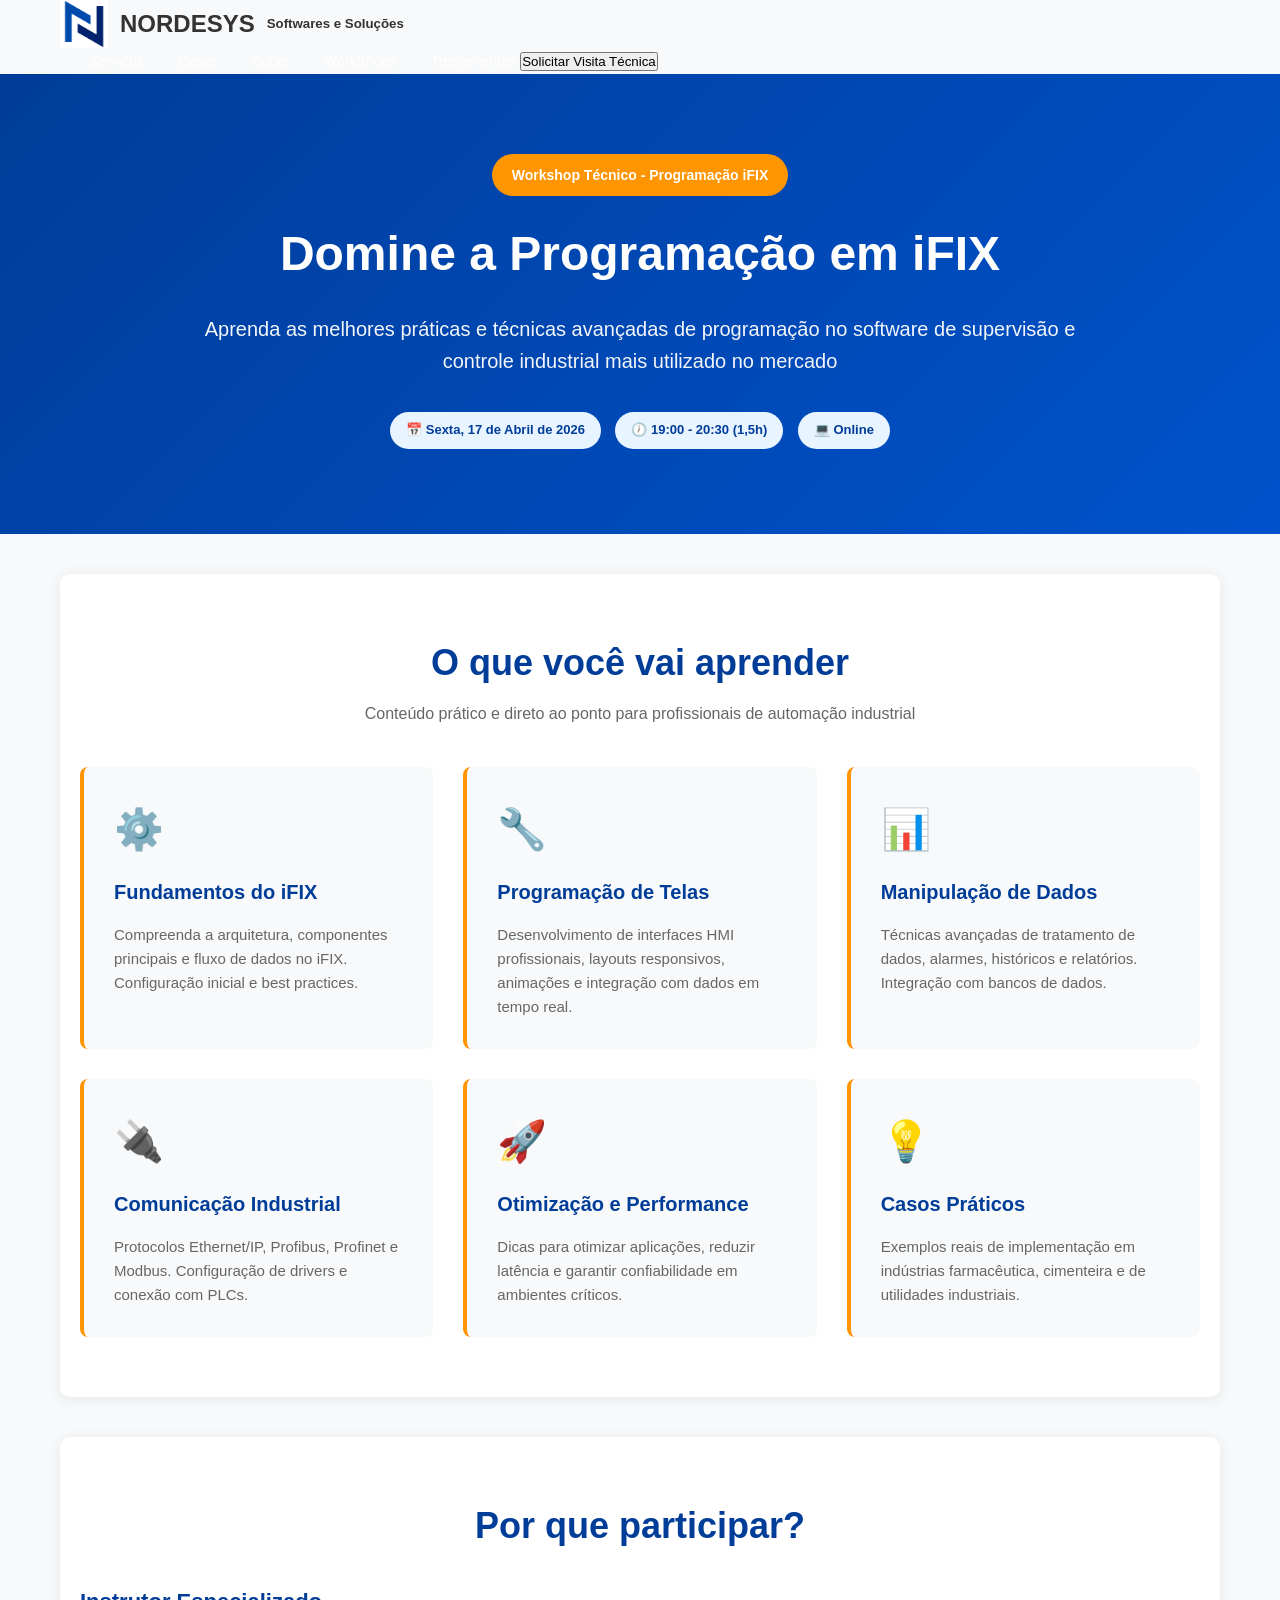
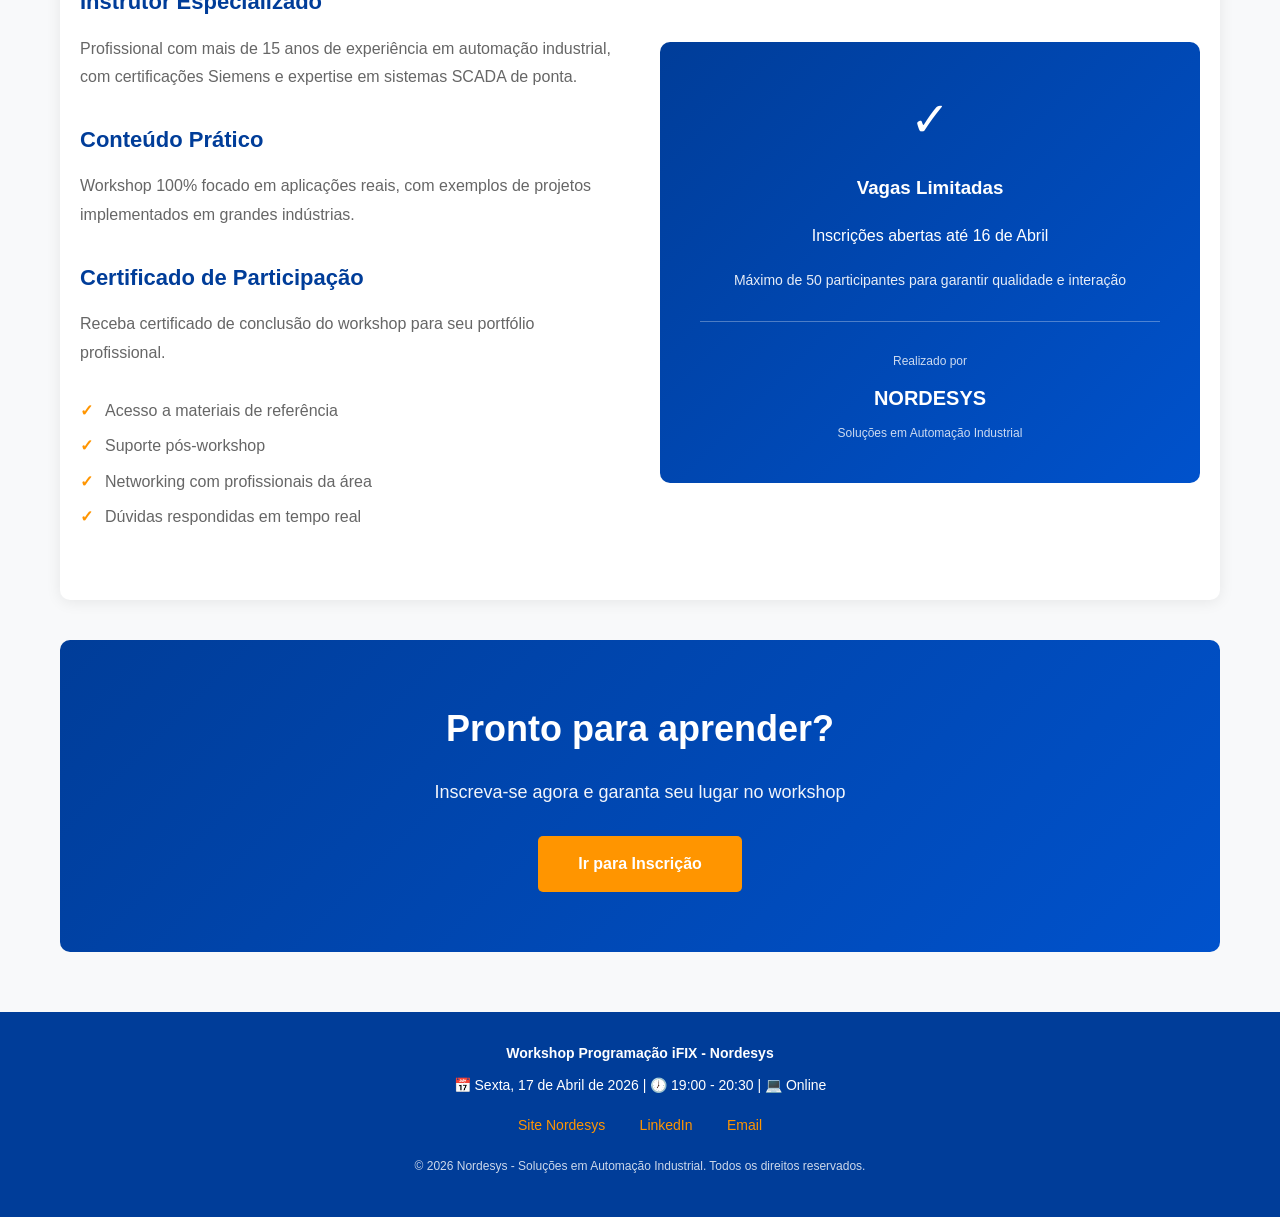
==== automacao.html @ d12a0401 "Update automacao.html" ====
<!DOCTYPE html>
<html lang="pt-BR">
<head>
    <meta charset="UTF-8">
    <meta name="viewport" content="width=device-width, initial-scale=1.0">
    <title>Workshop Programação iFIX - Nordesys</title>
    <style>
        * {
            margin: 0;
            padding: 0;
            box-sizing: border-box;
        }

        body {
            font-family: 'Segoe UI', Tahoma, Geneva, Verdana, sans-serif;
            line-height: 1.6;
            color: #333;
            background-color: #f8f9fa;
        }
        .logo-nordesys {
            color: #ff9500;
        }

        nav a {
            color: white;
            text-decoration: none;
            margin-left: 30px;
            font-size: 14px;
            transition: color 0.3s;
        }
.logo-section {
    display: flex;
    align-items: center;
    gap: 0.75rem;
}
.logo {
    height: 48px;
    width: auto;
}
        nav a:hover {
            color: #ff9500;
        }

        .hero {
            background: linear-gradient(135deg, #003d99 0%, #0052cc 100%);
            color: white;
            padding: 80px 20px;
            text-align: center;
        }

        .hero-content {
            max-width: 900px;
            margin: 0 auto;
        }

        .hero h1 {
            font-size: 48px;
            margin-bottom: 20px;
            font-weight: 700;
        }

        .hero-subtitle {
            font-size: 20px;
            margin-bottom: 30px;
            opacity: 0.95;
        }

        .hero-badge {
            display: inline-block;
            background-color: #ff9500;
            color: white;
            padding: 10px 20px;
            border-radius: 30px;
            font-weight: bold;
            margin-bottom: 20px;
            font-size: 14px;
        }

        .container {
            max-width: 1200px;
            margin: 0 auto;
            padding: 0 20px;
        }

        .details-section {
            background: white;
            padding: 60px 20px;
            margin: 40px 0;
            border-radius: 10px;
            box-shadow: 0 2px 15px rgba(0, 0, 0, 0.08);
        }

        .details-grid {
            display: grid;
            grid-template-columns: repeat(auto-fit, minmax(280px, 1fr));
            gap: 30px;
            margin-top: 40px;
        }

        .detail-card {
            padding: 30px;
            background: #f8f9fa;
            border-radius: 8px;
            border-left: 4px solid #ff9500;
            transition: transform 0.3s, box-shadow 0.3s;
        }

        .detail-card:hover {
            transform: translateY(-5px);
            box-shadow: 0 5px 20px rgba(0, 0, 0, 0.1);
        }

        .detail-card h3 {
            color: #003d99;
            margin-bottom: 15px;
            font-size: 20px;
        }

        .detail-card .icon {
            font-size: 40px;
            margin-bottom: 15px;
        }

        .detail-card p {
            color: #666;
            font-size: 15px;
        }

        .about-section {
            background: white;
            padding: 60px 20px;
            margin: 40px 0;
            border-radius: 10px;
            box-shadow: 0 2px 15px rgba(0, 0, 0, 0.08);
        }

        .about-section h2 {
            color: #003d99;
            font-size: 36px;
            margin-bottom: 30px;
            text-align: center;
        }

        .about-content {
            display: grid;
            grid-template-columns: 1fr 1fr;
            gap: 40px;
            align-items: center;
        }

        .about-text h3 {
            color: #003d99;
            margin-bottom: 15px;
            font-size: 22px;
        }

        .about-text p {
            color: #666;
            margin-bottom: 15px;
            line-height: 1.8;
        }

        .about-text ul {
            list-style: none;
            margin-top: 20px;
        }

        .about-text li {
            color: #666;
            margin-bottom: 10px;
            padding-left: 25px;
            position: relative;
        }

        .about-text li:before {
            content: "✓";
            position: absolute;
            left: 0;
            color: #ff9500;
            font-weight: bold;
        }

        .form-section {
            background: white;
            padding: 60px 20px;
            margin: 40px 0;
            border-radius: 10px;
            box-shadow: 0 2px 15px rgba(0, 0, 0, 0.08);
        }

        .form-section h2 {
            color: #003d99;
            font-size: 36px;
            margin-bottom: 30px;
            text-align: center;
        }

        .form-container {
            max-width: 700px;
            margin: 0 auto;
        }

        .form-placeholder {
            background: #f0f4ff;
            border: 2px dashed #003d99;
            border-radius: 8px;
            padding: 40px;
            text-align: center;
            color: #003d99;
        }

        .form-placeholder p {
            font-size: 16px;
            margin-bottom: 15px;
        }

        .form-placeholder code {
            background: white;
            padding: 10px 15px;
            border-radius: 5px;
            font-family: 'Courier New', monospace;
            font-size: 12px;
            display: inline-block;
            margin-top: 10px;
        }

        iframe {
            width: 100%;
            min-height: 600px;
            border: none;
            border-radius: 8px;
        }

        .cta-section {
            background: linear-gradient(135deg, #003d99 0%, #0052cc 100%);
            color: white;
            padding: 60px 20px;
            text-align: center;
            margin: 40px 0;
            border-radius: 10px;
        }

        .cta-section h2 {
            font-size: 36px;
            margin-bottom: 20px;
        }

        .cta-section p {
            font-size: 18px;
            margin-bottom: 30px;
            opacity: 0.95;
        }

        .cta-button {
            background-color: #ff9500;
            color: white;
            padding: 15px 40px;
            border: none;
            border-radius: 5px;
            font-size: 16px;
            font-weight: bold;
            cursor: pointer;
            transition: background-color 0.3s, transform 0.3s;
            text-decoration: none;
            display: inline-block;
        }

        .cta-button:hover {
            background-color: #e68900;
            transform: scale(1.05);
        }

        footer {
            background: #003d99;
            color: white;
            text-align: center;
            padding: 30px 20px;
            margin-top: 60px;
        }

        footer p {
            margin-bottom: 10px;
            font-size: 14px;
        }

        .footer-links {
            margin-top: 15px;
        }

        .footer-links a {
            color: #ff9500;
            text-decoration: none;
            margin: 0 15px;
            font-size: 14px;
        }

        .footer-links a:hover {
            text-decoration: underline;
        }

        @media (max-width: 768px) {
            nav {
                display: none;
            }

            .hero h1 {
                font-size: 32px;
            }

            .hero-subtitle {
                font-size: 16px;
            }

            .about-content {
                grid-template-columns: 1fr;
            }

            .details-grid {
                grid-template-columns: 1fr;
            }
        }

        .highlight {
            color: #ff9500;
            font-weight: bold;
        }

        .badge-info {
            display: inline-block;
            background: #e8f4ff;
            color: #003d99;
            padding: 8px 16px;
            border-radius: 20px;
            font-size: 13px;
            font-weight: 600;
            margin: 5px;
        }
    </style>
</head>
<body>
 <!-- Header/Navigation -->
    <header class="header">
        <link rel="icon" href="LOGO.png">
        <div class="container header-content">
            <div class="logo-section">
                <img src="LOGO.png" alt="Nordesys Logo" class="logo">
                <h2 class="Logo_tex">NORDESYS</h2>
                <h5 class="Logo_tex2">Softwares e Soluções</h5>
            </div>
            <nav class="nav">
                <a href="index.html#servicos" class="nav-link">Serviços</a>
                <a href="index.html#cases" class="nav-link">Cases</a>
                <a href="index.html#sobre" class="nav-link">Sobre</a>
                 <a href="automacao.html" class="nav-link">WorkShops</a>
                <a href="treinamento.html" class="nav-link">Treinamentos</a>
                <button class="btn btn-accent" onclick= "abrirWhatsApp()">Solicitar Visita Técnica</button>
            </nav>
        </div>
    </header>

    <section class="hero">
        <div class="hero-content">
            <div class="hero-badge">Workshop Técnico - Programação iFIX</div>
            <h1>Domine a Programação em iFIX</h1>
            <p class="hero-subtitle">Aprenda as melhores práticas e técnicas avançadas de programação no software de supervisão e controle industrial mais utilizado no mercado</p>
            <div style="margin-top: 30px;">
                <span class="badge-info">📅 Sexta, 17 de Abril de 2026</span>
                <span class="badge-info">🕖 19:00 - 20:30 (1,5h)</span>
                <span class="badge-info">💻 Online</span>
            </div>
        </div>
    </section>

    <div class="container">
        <section class="details-section" id="detalhes">
            <h2 style="color: #003d99; font-size: 36px; text-align: center; margin-bottom: 10px;">O que você vai aprender</h2>
            <p style="text-align: center; color: #666; margin-bottom: 40px; font-size: 16px;">Conteúdo prático e direto ao ponto para profissionais de automação industrial</p>
            
            <div class="details-grid">
                <div class="detail-card">
                    <div class="icon">⚙️</div>
                    <h3>Fundamentos do iFIX</h3>
                    <p>Compreenda a arquitetura, componentes principais e fluxo de dados no iFIX. Configuração inicial e best practices.</p>
                </div>

                <div class="detail-card">
                    <div class="icon">🔧</div>
                    <h3>Programação de Telas</h3>
                    <p>Desenvolvimento de interfaces HMI profissionais, layouts responsivos, animações e integração com dados em tempo real.</p>
                </div>

                <div class="detail-card">
                    <div class="icon">📊</div>
                    <h3>Manipulação de Dados</h3>
                    <p>Técnicas avançadas de tratamento de dados, alarmes, históricos e relatórios. Integração com bancos de dados.</p>
                </div>

                <div class="detail-card">
                    <div class="icon">🔌</div>
                    <h3>Comunicação Industrial</h3>
                    <p>Protocolos Ethernet/IP, Profibus, Profinet e Modbus. Configuração de drivers e conexão com PLCs.</p>
                </div>

                <div class="detail-card">
                    <div class="icon">🚀</div>
                    <h3>Otimização e Performance</h3>
                    <p>Dicas para otimizar aplicações, reduzir latência e garantir confiabilidade em ambientes críticos.</p>
                </div>

                <div class="detail-card">
                    <div class="icon">💡</div>
                    <h3>Casos Práticos</h3>
                    <p>Exemplos reais de implementação em indústrias farmacêutica, cimenteira e de utilidades industriais.</p>
                </div>
            </div>
        </section>

        <section class="about-section" id="sobre">
            <h2>Por que participar?</h2>
            <div class="about-content">
                <div class="about-text">
                    <h3>Instrutor Especializado</h3>
                    <p>Profissional com mais de 15 anos de experiência em automação industrial, com certificações Siemens e expertise em sistemas SCADA de ponta.</p>
                    
                    <h3 style="margin-top: 30px;">Conteúdo Prático</h3>
                    <p>Workshop 100% focado em aplicações reais, com exemplos de projetos implementados em grandes indústrias.</p>

                    <h3 style="margin-top: 30px;">Certificado de Participação</h3>
                    <p>Receba certificado de conclusão do workshop para seu portfólio profissional.</p>

                    <ul style="margin-top: 30px;">
                        <li>Acesso a materiais de referência</li>
                        <li>Suporte pós-workshop</li>
                        <li>Networking com profissionais da área</li>
                        <li>Dúvidas respondidas em tempo real</li>
                    </ul>
                </div>

                <div style="background: linear-gradient(135deg, #003d99 0%, #0052cc 100%); border-radius: 10px; padding: 40px; color: white; text-align: center;">
                    <div style="font-size: 48px; margin-bottom: 15px;">✓</div>
                    <h3 style="color: white; margin-bottom: 20px;">Vagas Limitadas</h3>
                    <p style="margin-bottom: 20px;">Inscrições abertas até 16 de Abril</p>
                    <p style="font-size: 14px; opacity: 0.9;">Máximo de 50 participantes para garantir qualidade e interação</p>
                    <div style="margin-top: 30px; padding-top: 30px; border-top: 1px solid rgba(255, 255, 255, 0.3);">
                        <p style="font-size: 12px; opacity: 0.8; margin-bottom: 10px;">Realizado por</p>
                        <p style="font-size: 20px; font-weight: bold;">NORDESYS</p>
                        <p style="font-size: 12px; opacity: 0.8; margin-top: 10px;">Soluções em Automação Industrial</p>
                    </div>
                </div>
            </div>
        </section>

       <section class="cta-section">
            <h2>Pronto para aprender?</h2>
            <p>Inscreva-se agora e garanta seu lugar no workshop</p>
            <a href="https://forms.gle/te7STDKW4qGPtStk7" class="cta-button">Ir para Inscrição</a>
        </section>
    </div>

    <footer id="contato">
        <p><strong>Workshop Programação iFIX - Nordesys</strong></p>
        <p>📅 Sexta, 17 de Abril de 2026 | 🕖 19:00 - 20:30 | 💻 Online</p>
        
        <div class="footer-links">
            <a href="https://nordesys.com.br" target="_blank">Site Nordesys</a>
            <a href="https://linkedin.com/company/nordesyss" target="_blank">LinkedIn</a>
            <a href="mailto:contato@nordesys.com.br">Email</a>
        </div>

        <p style="margin-top: 20px; font-size: 12px; opacity: 0.8;">© 2026 Nordesys - Soluções em Automação Industrial. Todos os direitos reservados.</p>
    </footer>
</body>
</html>
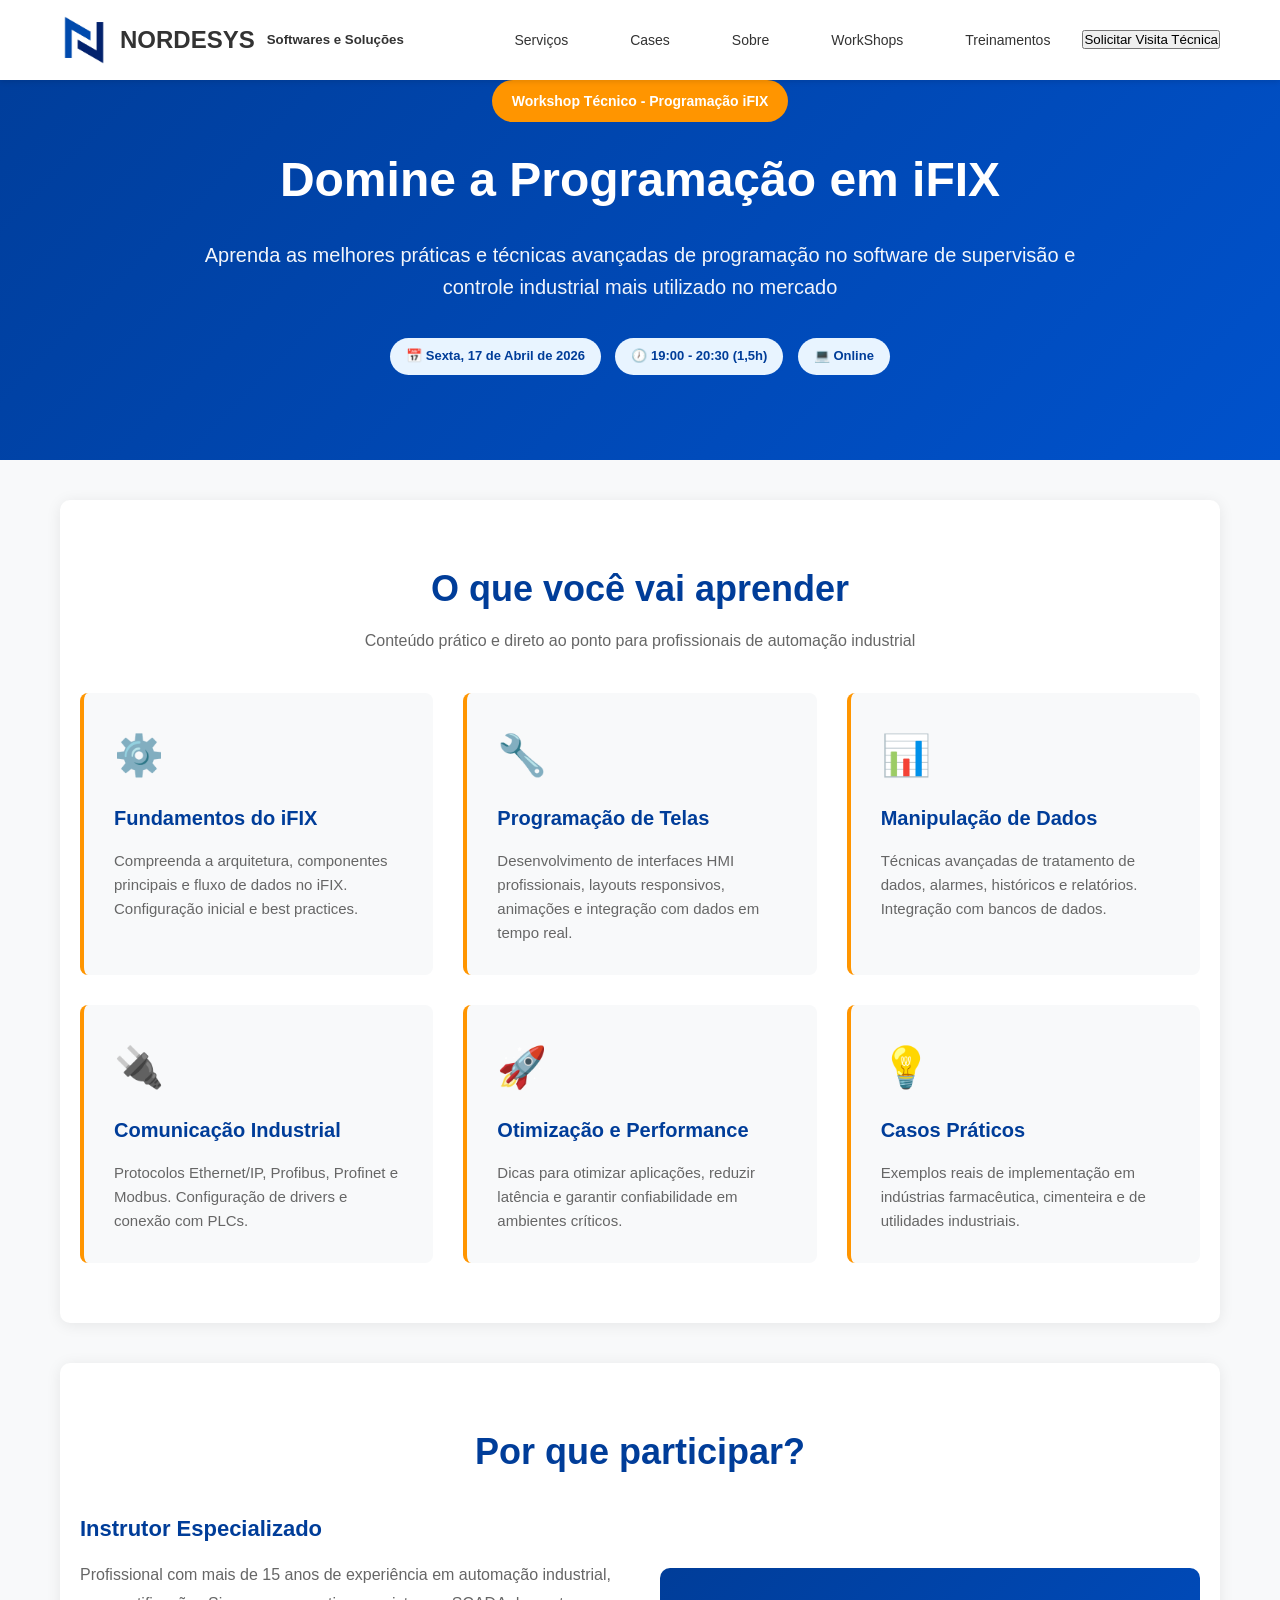
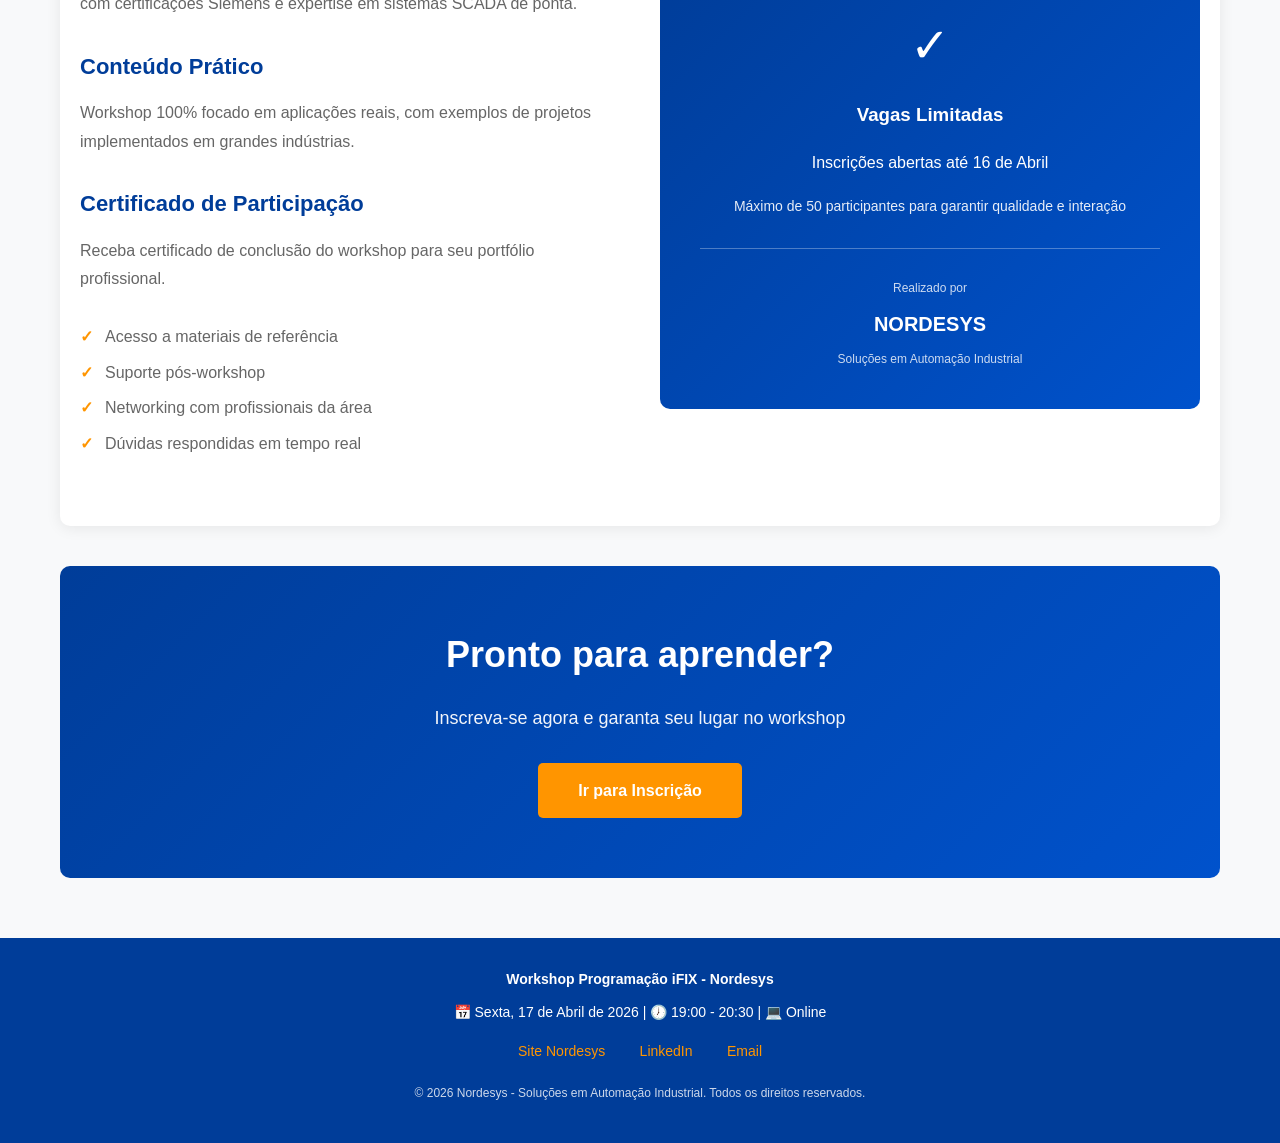
==== commit 8e499581: "Add sticky header styles to automacao.html" ====
--- a/automacao.html
+++ b/automacao.html
@@ -5,6 +5,60 @@
     <meta name="viewport" content="width=device-width, initial-scale=1.0">
     <title>Workshop Programação iFIX - Nordesys</title>
     <style>
+
+        /* Header */
+.header {
+    position: sticky;
+    top: 0;
+    border-bottom: 1px solid var(--border);
+    animation: fadeIn 0.6s ease-out;
+    background-color:  #FFFFFF; 
+    box-shadow: 0 2px 5px rgba(0,0,0,0.1);
+    position: fixed;
+    width: 100%;
+    z-index: 1000;
+}
+
+.header-content {
+    display: flex;
+    align-items: center;
+    justify-content: space-between;
+    height: 80px;
+
+}
+
+.logo-section {
+    display: flex;
+    align-items: center;
+    gap: 0.75rem;
+}
+.logo {
+    height: 48px;
+    width: auto;
+}
+
+.nav {
+    display: none;
+    align-items: center;
+    gap: 2rem;
+}
+
+@media (min-width: 768px) {
+    .nav {
+        display: flex;
+    }
+}
+
+.nav-link {
+    color: var(--secondary);
+    text-decoration: none;
+    transition: color 0.3s ease;
+    font-weight: 500;
+}
+
+.nav-link:hover {
+    color: var(--primary);
+} 
         * {
             margin: 0;
             padding: 0;
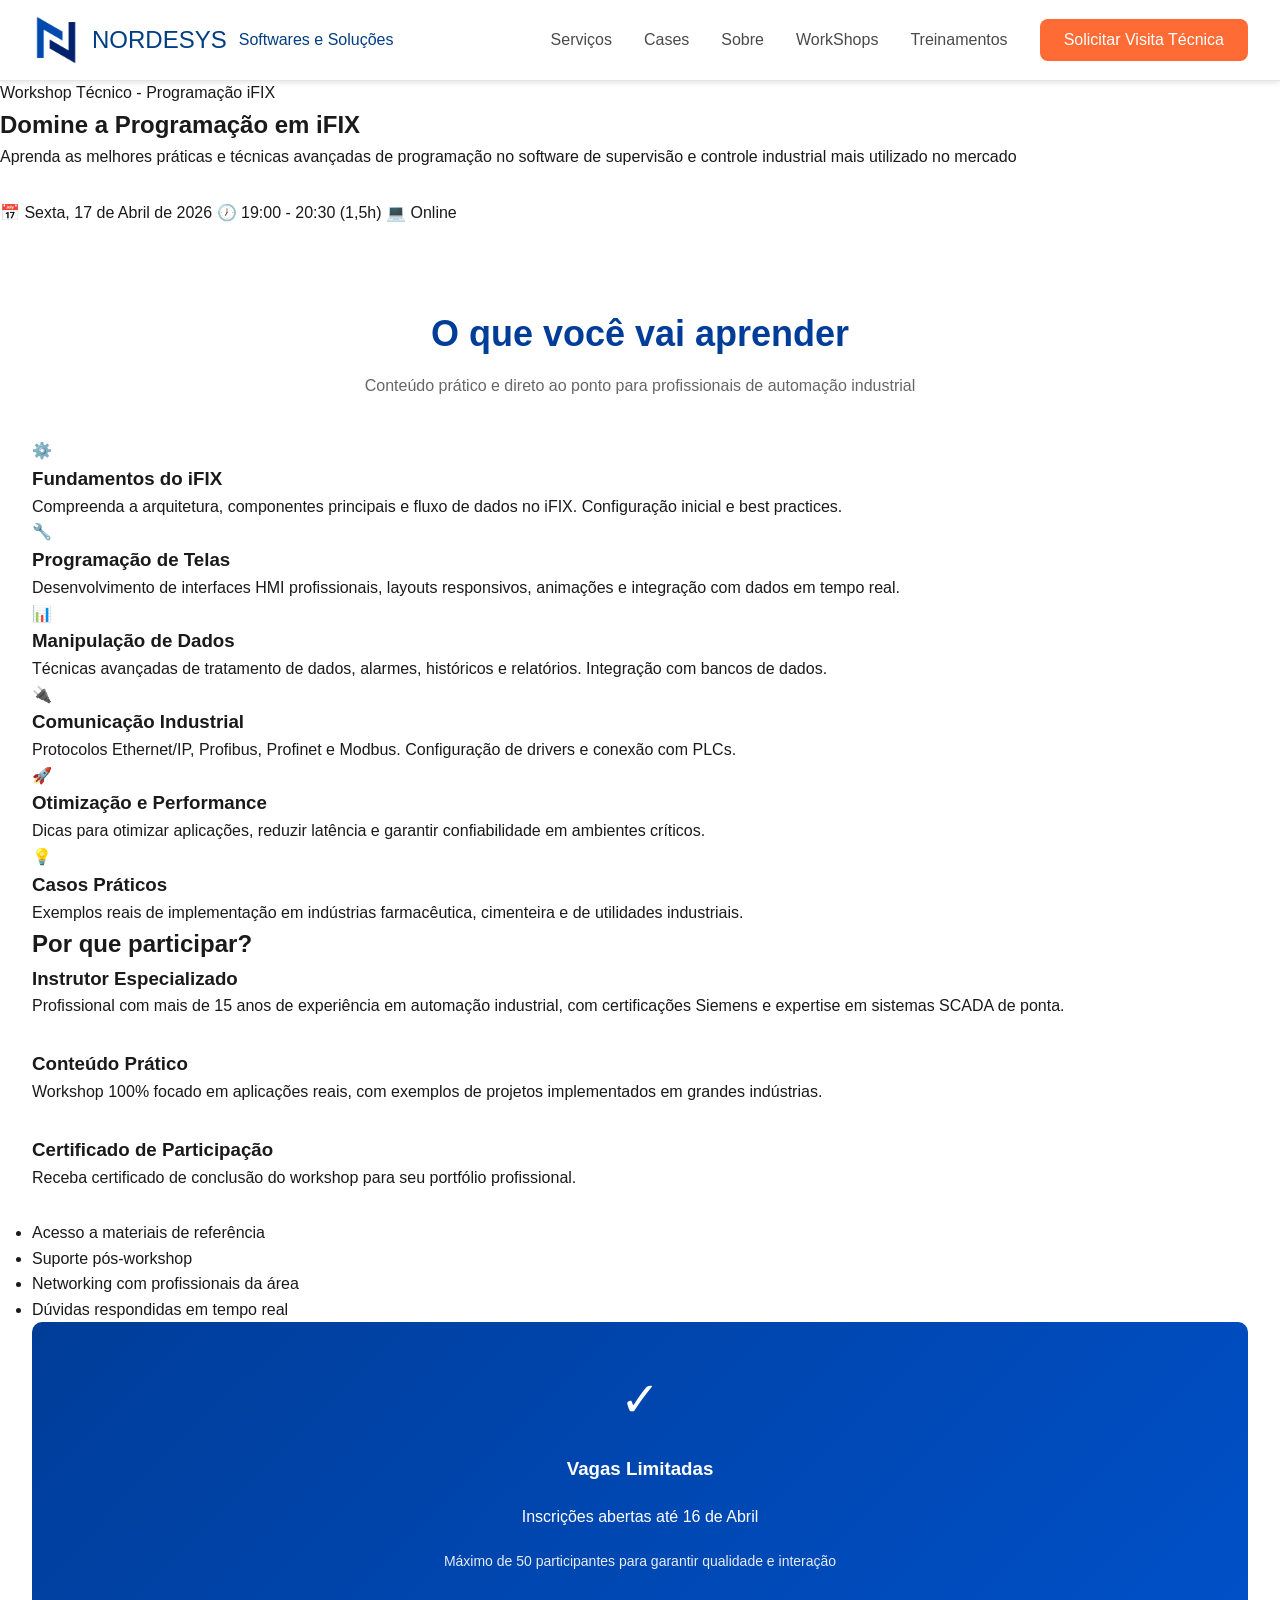
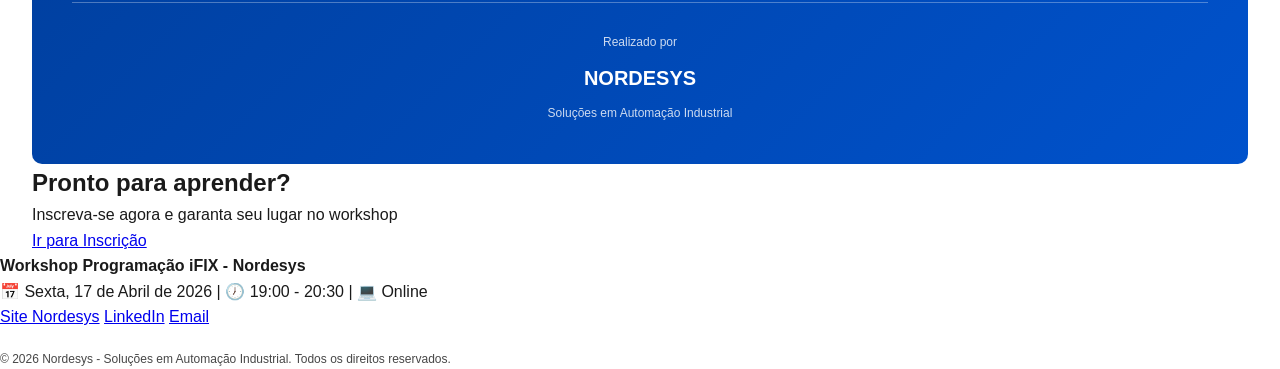
==== commit 2af73cd6: "Update automacao.html" ====
--- a/automacao.html
+++ b/automacao.html
@@ -4,392 +4,8 @@
     <meta charset="UTF-8">
     <meta name="viewport" content="width=device-width, initial-scale=1.0">
     <title>Workshop Programação iFIX - Nordesys</title>
-    <style>
-
-        /* Header */
-.header {
-    position: sticky;
-    top: 0;
-    border-bottom: 1px solid var(--border);
-    animation: fadeIn 0.6s ease-out;
-    background-color:  #FFFFFF; 
-    box-shadow: 0 2px 5px rgba(0,0,0,0.1);
-    position: fixed;
-    width: 100%;
-    z-index: 1000;
-}
-
-.header-content {
-    display: flex;
-    align-items: center;
-    justify-content: space-between;
-    height: 80px;
-
-}
-
-.logo-section {
-    display: flex;
-    align-items: center;
-    gap: 0.75rem;
-}
-.logo {
-    height: 48px;
-    width: auto;
-}
-
-.nav {
-    display: none;
-    align-items: center;
-    gap: 2rem;
-}
-
-@media (min-width: 768px) {
-    .nav {
-        display: flex;
-    }
-}
-
-.nav-link {
-    color: var(--secondary);
-    text-decoration: none;
-    transition: color 0.3s ease;
-    font-weight: 500;
-}
-
-.nav-link:hover {
-    color: var(--primary);
-} 
-        * {
-            margin: 0;
-            padding: 0;
-            box-sizing: border-box;
-        }
-
-        body {
-            font-family: 'Segoe UI', Tahoma, Geneva, Verdana, sans-serif;
-            line-height: 1.6;
-            color: #333;
-            background-color: #f8f9fa;
-        }
-        .logo-nordesys {
-            color: #ff9500;
-        }
-
-        nav a {
-            color: white;
-            text-decoration: none;
-            margin-left: 30px;
-            font-size: 14px;
-            transition: color 0.3s;
-        }
-.logo-section {
-    display: flex;
-    align-items: center;
-    gap: 0.75rem;
-}
-.logo {
-    height: 48px;
-    width: auto;
-}
-        nav a:hover {
-            color: #ff9500;
-        }
-
-        .hero {
-            background: linear-gradient(135deg, #003d99 0%, #0052cc 100%);
-            color: white;
-            padding: 80px 20px;
-            text-align: center;
-        }
-
-        .hero-content {
-            max-width: 900px;
-            margin: 0 auto;
-        }
-
-        .hero h1 {
-            font-size: 48px;
-            margin-bottom: 20px;
-            font-weight: 700;
-        }
-
-        .hero-subtitle {
-            font-size: 20px;
-            margin-bottom: 30px;
-            opacity: 0.95;
-        }
-
-        .hero-badge {
-            display: inline-block;
-            background-color: #ff9500;
-            color: white;
-            padding: 10px 20px;
-            border-radius: 30px;
-            font-weight: bold;
-            margin-bottom: 20px;
-            font-size: 14px;
-        }
-
-        .container {
-            max-width: 1200px;
-            margin: 0 auto;
-            padding: 0 20px;
-        }
-
-        .details-section {
-            background: white;
-            padding: 60px 20px;
-            margin: 40px 0;
-            border-radius: 10px;
-            box-shadow: 0 2px 15px rgba(0, 0, 0, 0.08);
-        }
-
-        .details-grid {
-            display: grid;
-            grid-template-columns: repeat(auto-fit, minmax(280px, 1fr));
-            gap: 30px;
-            margin-top: 40px;
-        }
-
-        .detail-card {
-            padding: 30px;
-            background: #f8f9fa;
-            border-radius: 8px;
-            border-left: 4px solid #ff9500;
-            transition: transform 0.3s, box-shadow 0.3s;
-        }
-
-        .detail-card:hover {
-            transform: translateY(-5px);
-            box-shadow: 0 5px 20px rgba(0, 0, 0, 0.1);
-        }
-
-        .detail-card h3 {
-            color: #003d99;
-            margin-bottom: 15px;
-            font-size: 20px;
-        }
-
-        .detail-card .icon {
-            font-size: 40px;
-            margin-bottom: 15px;
-        }
-
-        .detail-card p {
-            color: #666;
-            font-size: 15px;
-        }
-
-        .about-section {
-            background: white;
-            padding: 60px 20px;
-            margin: 40px 0;
-            border-radius: 10px;
-            box-shadow: 0 2px 15px rgba(0, 0, 0, 0.08);
-        }
-
-        .about-section h2 {
-            color: #003d99;
-            font-size: 36px;
-            margin-bottom: 30px;
-            text-align: center;
-        }
-
-        .about-content {
-            display: grid;
-            grid-template-columns: 1fr 1fr;
-            gap: 40px;
-            align-items: center;
-        }
-
-        .about-text h3 {
-            color: #003d99;
-            margin-bottom: 15px;
-            font-size: 22px;
-        }
-
-        .about-text p {
-            color: #666;
-            margin-bottom: 15px;
-            line-height: 1.8;
-        }
-
-        .about-text ul {
-            list-style: none;
-            margin-top: 20px;
-        }
-
-        .about-text li {
-            color: #666;
-            margin-bottom: 10px;
-            padding-left: 25px;
-            position: relative;
-        }
-
-        .about-text li:before {
-            content: "✓";
-            position: absolute;
-            left: 0;
-            color: #ff9500;
-            font-weight: bold;
-        }
-
-        .form-section {
-            background: white;
-            padding: 60px 20px;
-            margin: 40px 0;
-            border-radius: 10px;
-            box-shadow: 0 2px 15px rgba(0, 0, 0, 0.08);
-        }
-
-        .form-section h2 {
-            color: #003d99;
-            font-size: 36px;
-            margin-bottom: 30px;
-            text-align: center;
-        }
-
-        .form-container {
-            max-width: 700px;
-            margin: 0 auto;
-        }
-
-        .form-placeholder {
-            background: #f0f4ff;
-            border: 2px dashed #003d99;
-            border-radius: 8px;
-            padding: 40px;
-            text-align: center;
-            color: #003d99;
-        }
-
-        .form-placeholder p {
-            font-size: 16px;
-            margin-bottom: 15px;
-        }
-
-        .form-placeholder code {
-            background: white;
-            padding: 10px 15px;
-            border-radius: 5px;
-            font-family: 'Courier New', monospace;
-            font-size: 12px;
-            display: inline-block;
-            margin-top: 10px;
-        }
-
-        iframe {
-            width: 100%;
-            min-height: 600px;
-            border: none;
-            border-radius: 8px;
-        }
-
-        .cta-section {
-            background: linear-gradient(135deg, #003d99 0%, #0052cc 100%);
-            color: white;
-            padding: 60px 20px;
-            text-align: center;
-            margin: 40px 0;
-            border-radius: 10px;
-        }
-
-        .cta-section h2 {
-            font-size: 36px;
-            margin-bottom: 20px;
-        }
-
-        .cta-section p {
-            font-size: 18px;
-            margin-bottom: 30px;
-            opacity: 0.95;
-        }
-
-        .cta-button {
-            background-color: #ff9500;
-            color: white;
-            padding: 15px 40px;
-            border: none;
-            border-radius: 5px;
-            font-size: 16px;
-            font-weight: bold;
-            cursor: pointer;
-            transition: background-color 0.3s, transform 0.3s;
-            text-decoration: none;
-            display: inline-block;
-        }
-
-        .cta-button:hover {
-            background-color: #e68900;
-            transform: scale(1.05);
-        }
-
-        footer {
-            background: #003d99;
-            color: white;
-            text-align: center;
-            padding: 30px 20px;
-            margin-top: 60px;
-        }
-
-        footer p {
-            margin-bottom: 10px;
-            font-size: 14px;
-        }
-
-        .footer-links {
-            margin-top: 15px;
-        }
-
-        .footer-links a {
-            color: #ff9500;
-            text-decoration: none;
-            margin: 0 15px;
-            font-size: 14px;
-        }
-
-        .footer-links a:hover {
-            text-decoration: underline;
-        }
-
-        @media (max-width: 768px) {
-            nav {
-                display: none;
-            }
-
-            .hero h1 {
-                font-size: 32px;
-            }
-
-            .hero-subtitle {
-                font-size: 16px;
-            }
-
-            .about-content {
-                grid-template-columns: 1fr;
-            }
-
-            .details-grid {
-                grid-template-columns: 1fr;
-            }
-        }
-
-        .highlight {
-            color: #ff9500;
-            font-weight: bold;
-        }
-
-        .badge-info {
-            display: inline-block;
-            background: #e8f4ff;
-            color: #003d99;
-            padding: 8px 16px;
-            border-radius: 20px;
-            font-size: 13px;
-            font-weight: 600;
-            margin: 5px;
-        }
-    </style>
+    <link rel="stylesheet" href="fonts.css">
+    <link rel="stylesheet" href="styles.css">
 </head>
 <body>
  <!-- Header/Navigation -->
--- a/fonts.css
+++ b/fonts.css
@@ -0,0 +1,387 @@
+/* cyrillic-ext */
+@font-face {
+  font-family: 'Inter';
+  font-style: normal;
+  font-weight: 400;
+  font-display: swap;
+  src: url(fonts/UcC73FwrK3iLTeHuS_nVMrMxCp50SjIa2JL7SUc.woff2) format('woff2');
+  unicode-range: U+0460-052F, U+1C80-1C8A, U+20B4, U+2DE0-2DFF, U+A640-A69F, U+FE2E-FE2F;
+}
+/* cyrillic */
+@font-face {
+  font-family: 'Inter';
+  font-style: normal;
+  font-weight: 400;
+  font-display: swap;
+  src: url(fonts/UcC73FwrK3iLTeHuS_nVMrMxCp50SjIa0ZL7SUc.woff2) format('woff2');
+  unicode-range: U+0301, U+0400-045F, U+0490-0491, U+04B0-04B1, U+2116;
+}
+/* greek-ext */
+@font-face {
+  font-family: 'Inter';
+  font-style: normal;
+  font-weight: 400;
+  font-display: swap;
+  src: url(fonts/UcC73FwrK3iLTeHuS_nVMrMxCp50SjIa2ZL7SUc.woff2) format('woff2');
+  unicode-range: U+1F00-1FFF;
+}
+/* greek */
+@font-face {
+  font-family: 'Inter';
+  font-style: normal;
+  font-weight: 400;
+  font-display: swap;
+  src: url(fonts/UcC73FwrK3iLTeHuS_nVMrMxCp50SjIa1pL7SUc.woff2) format('woff2');
+  unicode-range: U+0370-0377, U+037A-037F, U+0384-038A, U+038C, U+038E-03A1, U+03A3-03FF;
+}
+/* vietnamese */
+@font-face {
+  font-family: 'Inter';
+  font-style: normal;
+  font-weight: 400;
+  font-display: swap;
+  src: url(fonts/UcC73FwrK3iLTeHuS_nVMrMxCp50SjIa2pL7SUc.woff2) format('woff2');
+  unicode-range: U+0102-0103, U+0110-0111, U+0128-0129, U+0168-0169, U+01A0-01A1, U+01AF-01B0, U+0300-0301, U+0303-0304, U+0308-0309, U+0323, U+0329, U+1EA0-1EF9, U+20AB;
+}
+/* latin-ext */
+@font-face {
+  font-family: 'Inter';
+  font-style: normal;
+  font-weight: 400;
+  font-display: swap;
+  src: url(fonts/UcC73FwrK3iLTeHuS_nVMrMxCp50SjIa25L7SUc.woff2) format('woff2');
+  unicode-range: U+0100-02BA, U+02BD-02C5, U+02C7-02CC, U+02CE-02D7, U+02DD-02FF, U+0304, U+0308, U+0329, U+1D00-1DBF, U+1E00-1E9F, U+1EF2-1EFF, U+2020, U+20A0-20AB, U+20AD-20C0, U+2113, U+2C60-2C7F, U+A720-A7FF;
+}
+/* latin */
+@font-face {
+  font-family: 'Inter';
+  font-style: normal;
+  font-weight: 400;
+  font-display: swap;
+  src: url(fonts/UcC73FwrK3iLTeHuS_nVMrMxCp50SjIa1ZL7.woff2) format('woff2');
+  unicode-range: U+0000-00FF, U+0131, U+0152-0153, U+02BB-02BC, U+02C6, U+02DA, U+02DC, U+0304, U+0308, U+0329, U+2000-206F, U+20AC, U+2122, U+2191, U+2193, U+2212, U+2215, U+FEFF, U+FFFD;
+}
+/* cyrillic-ext */
+@font-face {
+  font-family: 'Inter';
+  font-style: normal;
+  font-weight: 500;
+  font-display: swap;
+  src: url(fonts/UcC73FwrK3iLTeHuS_nVMrMxCp50SjIa2JL7SUc.woff2) format('woff2');
+  unicode-range: U+0460-052F, U+1C80-1C8A, U+20B4, U+2DE0-2DFF, U+A640-A69F, U+FE2E-FE2F;
+}
+/* cyrillic */
+@font-face {
+  font-family: 'Inter';
+  font-style: normal;
+  font-weight: 500;
+  font-display: swap;
+  src: url(fonts/UcC73FwrK3iLTeHuS_nVMrMxCp50SjIa0ZL7SUc.woff2) format('woff2');
+  unicode-range: U+0301, U+0400-045F, U+0490-0491, U+04B0-04B1, U+2116;
+}
+/* greek-ext */
+@font-face {
+  font-family: 'Inter';
+  font-style: normal;
+  font-weight: 500;
+  font-display: swap;
+  src: url(fonts/UcC73FwrK3iLTeHuS_nVMrMxCp50SjIa2ZL7SUc.woff2) format('woff2');
+  unicode-range: U+1F00-1FFF;
+}
+/* greek */
+@font-face {
+  font-family: 'Inter';
+  font-style: normal;
+  font-weight: 500;
+  font-display: swap;
+  src: url(fonts/UcC73FwrK3iLTeHuS_nVMrMxCp50SjIa1pL7SUc.woff2) format('woff2');
+  unicode-range: U+0370-0377, U+037A-037F, U+0384-038A, U+038C, U+038E-03A1, U+03A3-03FF;
+}
+/* vietnamese */
+@font-face {
+  font-family: 'Inter';
+  font-style: normal;
+  font-weight: 500;
+  font-display: swap;
+  src: url(fonts/UcC73FwrK3iLTeHuS_nVMrMxCp50SjIa2pL7SUc.woff2) format('woff2');
+  unicode-range: U+0102-0103, U+0110-0111, U+0128-0129, U+0168-0169, U+01A0-01A1, U+01AF-01B0, U+0300-0301, U+0303-0304, U+0308-0309, U+0323, U+0329, U+1EA0-1EF9, U+20AB;
+}
+/* latin-ext */
+@font-face {
+  font-family: 'Inter';
+  font-style: normal;
+  font-weight: 500;
+  font-display: swap;
+  src: url(fonts/UcC73FwrK3iLTeHuS_nVMrMxCp50SjIa25L7SUc.woff2) format('woff2');
+  unicode-range: U+0100-02BA, U+02BD-02C5, U+02C7-02CC, U+02CE-02D7, U+02DD-02FF, U+0304, U+0308, U+0329, U+1D00-1DBF, U+1E00-1E9F, U+1EF2-1EFF, U+2020, U+20A0-20AB, U+20AD-20C0, U+2113, U+2C60-2C7F, U+A720-A7FF;
+}
+/* latin */
+@font-face {
+  font-family: 'Inter';
+  font-style: normal;
+  font-weight: 500;
+  font-display: swap;
+  src: url(fonts/UcC73FwrK3iLTeHuS_nVMrMxCp50SjIa1ZL7.woff2) format('woff2');
+  unicode-range: U+0000-00FF, U+0131, U+0152-0153, U+02BB-02BC, U+02C6, U+02DA, U+02DC, U+0304, U+0308, U+0329, U+2000-206F, U+20AC, U+2122, U+2191, U+2193, U+2212, U+2215, U+FEFF, U+FFFD;
+}
+/* cyrillic-ext */
+@font-face {
+  font-family: 'Inter';
+  font-style: normal;
+  font-weight: 600;
+  font-display: swap;
+  src: url(fonts/UcC73FwrK3iLTeHuS_nVMrMxCp50SjIa2JL7SUc.woff2) format('woff2');
+  unicode-range: U+0460-052F, U+1C80-1C8A, U+20B4, U+2DE0-2DFF, U+A640-A69F, U+FE2E-FE2F;
+}
+/* cyrillic */
+@font-face {
+  font-family: 'Inter';
+  font-style: normal;
+  font-weight: 600;
+  font-display: swap;
+  src: url(fonts/UcC73FwrK3iLTeHuS_nVMrMxCp50SjIa0ZL7SUc.woff2) format('woff2');
+  unicode-range: U+0301, U+0400-045F, U+0490-0491, U+04B0-04B1, U+2116;
+}
+/* greek-ext */
+@font-face {
+  font-family: 'Inter';
+  font-style: normal;
+  font-weight: 600;
+  font-display: swap;
+  src: url(fonts/UcC73FwrK3iLTeHuS_nVMrMxCp50SjIa2ZL7SUc.woff2) format('woff2');
+  unicode-range: U+1F00-1FFF;
+}
+/* greek */
+@font-face {
+  font-family: 'Inter';
+  font-style: normal;
+  font-weight: 600;
+  font-display: swap;
+  src: url(fonts/UcC73FwrK3iLTeHuS_nVMrMxCp50SjIa1pL7SUc.woff2) format('woff2');
+  unicode-range: U+0370-0377, U+037A-037F, U+0384-038A, U+038C, U+038E-03A1, U+03A3-03FF;
+}
+/* vietnamese */
+@font-face {
+  font-family: 'Inter';
+  font-style: normal;
+  font-weight: 600;
+  font-display: swap;
+  src: url(fonts/UcC73FwrK3iLTeHuS_nVMrMxCp50SjIa2pL7SUc.woff2) format('woff2');
+  unicode-range: U+0102-0103, U+0110-0111, U+0128-0129, U+0168-0169, U+01A0-01A1, U+01AF-01B0, U+0300-0301, U+0303-0304, U+0308-0309, U+0323, U+0329, U+1EA0-1EF9, U+20AB;
+}
+/* latin-ext */
+@font-face {
+  font-family: 'Inter';
+  font-style: normal;
+  font-weight: 600;
+  font-display: swap;
+  src: url(fonts/UcC73FwrK3iLTeHuS_nVMrMxCp50SjIa25L7SUc.woff2) format('woff2');
+  unicode-range: U+0100-02BA, U+02BD-02C5, U+02C7-02CC, U+02CE-02D7, U+02DD-02FF, U+0304, U+0308, U+0329, U+1D00-1DBF, U+1E00-1E9F, U+1EF2-1EFF, U+2020, U+20A0-20AB, U+20AD-20C0, U+2113, U+2C60-2C7F, U+A720-A7FF;
+}
+/* latin */
+@font-face {
+  font-family: 'Inter';
+  font-style: normal;
+  font-weight: 600;
+  font-display: swap;
+  src: url(fonts/UcC73FwrK3iLTeHuS_nVMrMxCp50SjIa1ZL7.woff2) format('woff2');
+  unicode-range: U+0000-00FF, U+0131, U+0152-0153, U+02BB-02BC, U+02C6, U+02DA, U+02DC, U+0304, U+0308, U+0329, U+2000-206F, U+20AC, U+2122, U+2191, U+2193, U+2212, U+2215, U+FEFF, U+FFFD;
+}
+/* cyrillic-ext */
+@font-face {
+  font-family: 'Inter';
+  font-style: normal;
+  font-weight: 700;
+  font-display: swap;
+  src: url(fonts/UcC73FwrK3iLTeHuS_nVMrMxCp50SjIa2JL7SUc.woff2) format('woff2');
+  unicode-range: U+0460-052F, U+1C80-1C8A, U+20B4, U+2DE0-2DFF, U+A640-A69F, U+FE2E-FE2F;
+}
+/* cyrillic */
+@font-face {
+  font-family: 'Inter';
+  font-style: normal;
+  font-weight: 700;
+  font-display: swap;
+  src: url(fonts/UcC73FwrK3iLTeHuS_nVMrMxCp50SjIa0ZL7SUc.woff2) format('woff2');
+  unicode-range: U+0301, U+0400-045F, U+0490-0491, U+04B0-04B1, U+2116;
+}
+/* greek-ext */
+@font-face {
+  font-family: 'Inter';
+  font-style: normal;
+  font-weight: 700;
+  font-display: swap;
+  src: url(fonts/UcC73FwrK3iLTeHuS_nVMrMxCp50SjIa2ZL7SUc.woff2) format('woff2');
+  unicode-range: U+1F00-1FFF;
+}
+/* greek */
+@font-face {
+  font-family: 'Inter';
+  font-style: normal;
+  font-weight: 700;
+  font-display: swap;
+  src: url(fonts/UcC73FwrK3iLTeHuS_nVMrMxCp50SjIa1pL7SUc.woff2) format('woff2');
+  unicode-range: U+0370-0377, U+037A-037F, U+0384-038A, U+038C, U+038E-03A1, U+03A3-03FF;
+}
+/* vietnamese */
+@font-face {
+  font-family: 'Inter';
+  font-style: normal;
+  font-weight: 700;
+  font-display: swap;
+  src: url(fonts/UcC73FwrK3iLTeHuS_nVMrMxCp50SjIa2pL7SUc.woff2) format('woff2');
+  unicode-range: U+0102-0103, U+0110-0111, U+0128-0129, U+0168-0169, U+01A0-01A1, U+01AF-01B0, U+0300-0301, U+0303-0304, U+0308-0309, U+0323, U+0329, U+1EA0-1EF9, U+20AB;
+}
+/* latin-ext */
+@font-face {
+  font-family: 'Inter';
+  font-style: normal;
+  font-weight: 700;
+  font-display: swap;
+  src: url(fonts/UcC73FwrK3iLTeHuS_nVMrMxCp50SjIa25L7SUc.woff2) format('woff2');
+  unicode-range: U+0100-02BA, U+02BD-02C5, U+02C7-02CC, U+02CE-02D7, U+02DD-02FF, U+0304, U+0308, U+0329, U+1D00-1DBF, U+1E00-1E9F, U+1EF2-1EFF, U+2020, U+20A0-20AB, U+20AD-20C0, U+2113, U+2C60-2C7F, U+A720-A7FF;
+}
+/* latin */
+@font-face {
+  font-family: 'Inter';
+  font-style: normal;
+  font-weight: 700;
+  font-display: swap;
+  src: url(fonts/UcC73FwrK3iLTeHuS_nVMrMxCp50SjIa1ZL7.woff2) format('woff2');
+  unicode-range: U+0000-00FF, U+0131, U+0152-0153, U+02BB-02BC, U+02C6, U+02DA, U+02DC, U+0304, U+0308, U+0329, U+2000-206F, U+20AC, U+2122, U+2191, U+2193, U+2212, U+2215, U+FEFF, U+FFFD;
+}
+/* devanagari */
+@font-face {
+  font-family: 'Poppins';
+  font-style: normal;
+  font-weight: 400;
+  font-display: swap;
+  src: url(fonts/pxiEyp8kv8JHgFVrJJbecmNE.woff2) format('woff2');
+  unicode-range: U+0900-097F, U+1CD0-1CF9, U+200C-200D, U+20A8, U+20B9, U+20F0, U+25CC, U+A830-A839, U+A8E0-A8FF, U+11B00-11B09;
+}
+/* latin-ext */
+@font-face {
+  font-family: 'Poppins';
+  font-style: normal;
+  font-weight: 400;
+  font-display: swap;
+  src: url(fonts/pxiEyp8kv8JHgFVrJJnecmNE.woff2) format('woff2');
+  unicode-range: U+0100-02BA, U+02BD-02C5, U+02C7-02CC, U+02CE-02D7, U+02DD-02FF, U+0304, U+0308, U+0329, U+1D00-1DBF, U+1E00-1E9F, U+1EF2-1EFF, U+2020, U+20A0-20AB, U+20AD-20C0, U+2113, U+2C60-2C7F, U+A720-A7FF;
+}
+/* latin */
+@font-face {
+  font-family: 'Poppins';
+  font-style: normal;
+  font-weight: 400;
+  font-display: swap;
+  src: url(fonts/pxiEyp8kv8JHgFVrJJfecg.woff2) format('woff2');
+  unicode-range: U+0000-00FF, U+0131, U+0152-0153, U+02BB-02BC, U+02C6, U+02DA, U+02DC, U+0304, U+0308, U+0329, U+2000-206F, U+20AC, U+2122, U+2191, U+2193, U+2212, U+2215, U+FEFF, U+FFFD;
+}
+/* devanagari */
+@font-face {
+  font-family: 'Poppins';
+  font-style: normal;
+  font-weight: 500;
+  font-display: swap;
+  src: url(fonts/pxiByp8kv8JHgFVrLGT9Z11lFc-K.woff2) format('woff2');
+  unicode-range: U+0900-097F, U+1CD0-1CF9, U+200C-200D, U+20A8, U+20B9, U+20F0, U+25CC, U+A830-A839, U+A8E0-A8FF, U+11B00-11B09;
+}
+/* latin-ext */
+@font-face {
+  font-family: 'Poppins';
+  font-style: normal;
+  font-weight: 500;
+  font-display: swap;
+  src: url(fonts/pxiByp8kv8JHgFVrLGT9Z1JlFc-K.woff2) format('woff2');
+  unicode-range: U+0100-02BA, U+02BD-02C5, U+02C7-02CC, U+02CE-02D7, U+02DD-02FF, U+0304, U+0308, U+0329, U+1D00-1DBF, U+1E00-1E9F, U+1EF2-1EFF, U+2020, U+20A0-20AB, U+20AD-20C0, U+2113, U+2C60-2C7F, U+A720-A7FF;
+}
+/* latin */
+@font-face {
+  font-family: 'Poppins';
+  font-style: normal;
+  font-weight: 500;
+  font-display: swap;
+  src: url(fonts/pxiByp8kv8JHgFVrLGT9Z1xlFQ.woff2) format('woff2');
+  unicode-range: U+0000-00FF, U+0131, U+0152-0153, U+02BB-02BC, U+02C6, U+02DA, U+02DC, U+0304, U+0308, U+0329, U+2000-206F, U+20AC, U+2122, U+2191, U+2193, U+2212, U+2215, U+FEFF, U+FFFD;
+}
+/* devanagari */
+@font-face {
+  font-family: 'Poppins';
+  font-style: normal;
+  font-weight: 600;
+  font-display: swap;
+  src: url(fonts/pxiByp8kv8JHgFVrLEj6Z11lFc-K.woff2) format('woff2');
+  unicode-range: U+0900-097F, U+1CD0-1CF9, U+200C-200D, U+20A8, U+20B9, U+20F0, U+25CC, U+A830-A839, U+A8E0-A8FF, U+11B00-11B09;
+}
+/* latin-ext */
+@font-face {
+  font-family: 'Poppins';
+  font-style: normal;
+  font-weight: 600;
+  font-display: swap;
+  src: url(fonts/pxiByp8kv8JHgFVrLEj6Z1JlFc-K.woff2) format('woff2');
+  unicode-range: U+0100-02BA, U+02BD-02C5, U+02C7-02CC, U+02CE-02D7, U+02DD-02FF, U+0304, U+0308, U+0329, U+1D00-1DBF, U+1E00-1E9F, U+1EF2-1EFF, U+2020, U+20A0-20AB, U+20AD-20C0, U+2113, U+2C60-2C7F, U+A720-A7FF;
+}
+/* latin */
+@font-face {
+  font-family: 'Poppins';
+  font-style: normal;
+  font-weight: 600;
+  font-display: swap;
+  src: url(fonts/pxiByp8kv8JHgFVrLEj6Z1xlFQ.woff2) format('woff2');
+  unicode-range: U+0000-00FF, U+0131, U+0152-0153, U+02BB-02BC, U+02C6, U+02DA, U+02DC, U+0304, U+0308, U+0329, U+2000-206F, U+20AC, U+2122, U+2191, U+2193, U+2212, U+2215, U+FEFF, U+FFFD;
+}
+/* devanagari */
+@font-face {
+  font-family: 'Poppins';
+  font-style: normal;
+  font-weight: 700;
+  font-display: swap;
+  src: url(fonts/pxiByp8kv8JHgFVrLCz7Z11lFc-K.woff2) format('woff2');
+  unicode-range: U+0900-097F, U+1CD0-1CF9, U+200C-200D, U+20A8, U+20B9, U+20F0, U+25CC, U+A830-A839, U+A8E0-A8FF, U+11B00-11B09;
+}
+/* latin-ext */
+@font-face {
+  font-family: 'Poppins';
+  font-style: normal;
+  font-weight: 700;
+  font-display: swap;
+  src: url(fonts/pxiByp8kv8JHgFVrLCz7Z1JlFc-K.woff2) format('woff2');
+  unicode-range: U+0100-02BA, U+02BD-02C5, U+02C7-02CC, U+02CE-02D7, U+02DD-02FF, U+0304, U+0308, U+0329, U+1D00-1DBF, U+1E00-1E9F, U+1EF2-1EFF, U+2020, U+20A0-20AB, U+20AD-20C0, U+2113, U+2C60-2C7F, U+A720-A7FF;
+}
+/* latin */
+@font-face {
+  font-family: 'Poppins';
+  font-style: normal;
+  font-weight: 700;
+  font-display: swap;
+  src: url(fonts/pxiByp8kv8JHgFVrLCz7Z1xlFQ.woff2) format('woff2');
+  unicode-range: U+0000-00FF, U+0131, U+0152-0153, U+02BB-02BC, U+02C6, U+02DA, U+02DC, U+0304, U+0308, U+0329, U+2000-206F, U+20AC, U+2122, U+2191, U+2193, U+2212, U+2215, U+FEFF, U+FFFD;
+}
+/* devanagari */
+@font-face {
+  font-family: 'Poppins';
+  font-style: normal;
+  font-weight: 800;
+  font-display: swap;
+  src: url(fonts/pxiByp8kv8JHgFVrLDD4Z11lFc-K.woff2) format('woff2');
+  unicode-range: U+0900-097F, U+1CD0-1CF9, U+200C-200D, U+20A8, U+20B9, U+20F0, U+25CC, U+A830-A839, U+A8E0-A8FF, U+11B00-11B09;
+}
+/* latin-ext */
+@font-face {
+  font-family: 'Poppins';
+  font-style: normal;
+  font-weight: 800;
+  font-display: swap;
+  src: url(fonts/pxiByp8kv8JHgFVrLDD4Z1JlFc-K.woff2) format('woff2');
+  unicode-range: U+0100-02BA, U+02BD-02C5, U+02C7-02CC, U+02CE-02D7, U+02DD-02FF, U+0304, U+0308, U+0329, U+1D00-1DBF, U+1E00-1E9F, U+1EF2-1EFF, U+2020, U+20A0-20AB, U+20AD-20C0, U+2113, U+2C60-2C7F, U+A720-A7FF;
+}
+/* latin */
+@font-face {
+  font-family: 'Poppins';
+  font-style: normal;
+  font-weight: 800;
+  font-display: swap;
+  src: url(fonts/pxiByp8kv8JHgFVrLDD4Z1xlFQ.woff2) format('woff2');
+  unicode-range: U+0000-00FF, U+0131, U+0152-0153, U+02BB-02BC, U+02C6, U+02DA, U+02DC, U+0304, U+0308, U+0329, U+2000-206F, U+20AC, U+2122, U+2191, U+2193, U+2212, U+2215, U+FEFF, U+FFFD;
+}
--- a/styles.css
+++ b/styles.css
@@ -0,0 +1,728 @@
+/* Design: Minimalismo Técnico Moderno */
+/* Cores: Azul Marinho (#003D82), Laranja (#FF6B35), Branco, Cinza */
+
+* {
+    margin: 0;
+    padding: 0;
+    box-sizing: border-box;
+}
+
+:root {
+    --primary: #003D82;
+    --primary-light: #0052B3;
+    --accent: #FF6B35;
+    --accent-light: #FF8555;
+    --secondary: #4A4A4A;
+    --secondary-light: #6B6B6B;
+    --background: #FFFFFF;
+    --foreground: #1A1A1A;
+    --border: #E5E5E5;
+    --muted: #F5F5F5;
+    --dark-bg: #1A1A1A;
+}
+
+html {
+    scroll-behavior: smooth;
+}
+
+body {
+    font-family: 'Inter', sans-serif;
+    background-color: var(--background);
+    color: var(--foreground);
+    line-height: 1.6;
+}
+
+.container {
+    width: 100%;
+    max-width: 1280px;
+    margin: 0 auto;
+    padding: 0 1rem;
+}
+
+@media (min-width: 640px) {
+    .container {
+        padding: 0 1.5rem;
+    }
+}
+
+@media (min-width: 1024px) {
+    .container {
+        padding: 0 2rem;
+    }
+}
+
+/* Header */
+.header {
+    position: sticky;
+    top: 0;
+    border-bottom: 1px solid var(--border);
+    animation: fadeIn 0.6s ease-out;
+    background-color:  #FFFFFF; 
+    box-shadow: 0 2px 5px rgba(0,0,0,0.1);
+    position: fixed;
+    width: 100%;
+    z-index: 1000;
+}
+
+.header-content {
+    display: flex;
+    align-items: center;
+    justify-content: space-between;
+    height: 80px;
+
+}
+
+.logo-section {
+    display: flex;
+    align-items: center;
+    gap: 0.75rem;
+}
+.logo {
+    height: 48px;
+    width: auto;
+}
+
+.nav {
+    display: none;
+    align-items: center;
+    gap: 2rem;
+}
+
+@media (min-width: 768px) {
+    .nav {
+        display: flex;
+    }
+}
+
+.nav-link {
+    color: var(--secondary);
+    text-decoration: none;
+    transition: color 0.3s ease;
+    font-weight: 500;
+}
+
+.nav-link:hover {
+    color: var(--primary);
+}
+
+/* Buttons */
+.btn {
+    padding: 0.75rem 1.5rem;
+    border: none;
+    border-radius: 0.5rem;
+    font-weight: 500;
+    cursor: pointer;
+    transition: all 0.3s ease;
+    font-family: 'Inter', sans-serif;
+    font-size: 1rem;
+}
+
+.btn-primary {
+    background-color: var(--primary);
+    color: white;
+}
+
+.btn-primary:hover {
+    background-color: var(--primary-light);
+}
+
+.btn-accent {
+    background-color: var(--accent);
+    color: white;
+}
+
+.btn-accent:hover {
+    background-color: var(--accent-light);
+}
+
+.btn-outline {
+    border: 2px solid var(--primary);
+    color: var(--primary);
+    background-color: transparent;
+}
+
+.btn-outline:hover {
+    background-color: var(--primary);
+    color: white;
+}
+
+.btn:active {
+    transform: scale(0.95);
+}
+
+/* Hero Section */
+.hero {
+    padding: 5rem 0;
+    background-color: var(--background);
+    animation: fadeIn 0.6s ease-out;
+}
+
+.hero-grid {
+    display: grid;
+    grid-template-columns: 1fr;
+    gap: 3rem;
+    align-items: center;
+}
+
+@media (min-width: 768px) {
+    .hero-grid {
+        grid-template-columns: 1fr 1fr;
+    }
+}
+.Logo_tex{
+    font-family: 'Poppins', sans-serif;
+    font-size: 1.5rem;
+    font-weight: 30;
+    color: var(--primary);
+    align-items: center;
+
+}.Logo_tex2{
+    font-family: 'Poppins', sans-serif;
+    font-size: 1rem;
+    font-weight: 20;
+    color: var(--primary);
+    align-items: center;
+}
+.hero-title {
+    font-family: 'Poppins', sans-serif;
+    font-size: 3rem;
+    font-weight: 700;
+    color: var(--primary);
+    margin-bottom: 1.5rem;
+    line-height: 1.2;
+    letter-spacing: -0.02em;
+}
+
+@media (min-width: 768px) {
+    .hero-title {
+        font-size: 3.75rem;
+    }
+}
+
+.hero-description {
+    font-size: 1.125rem;
+    color: var(--secondary);
+    margin-bottom: 2rem;
+    line-height: 1.8;
+}
+
+.hero-buttons {
+    display: flex;
+    gap: 1rem;
+    flex-wrap: wrap;
+}
+
+.hero-image {
+    display: flex;
+    align-items: center;
+    justify-content: center;
+}
+
+.gradient-box {
+    background: linear-gradient(135deg, var(--primary) 0%, var(--primary-light) 100%);
+    border-radius: 0.5rem;
+    padding: 3rem;
+    height: 24rem;
+    display: flex;
+    flex-direction: column;
+    align-items: center;
+    justify-content: center;
+    text-align: center;
+}
+
+.gradient-box.gradient-orange {
+    background: linear-gradient(135deg, var(--accent) 0%, var(--accent-light) 100%);
+}
+
+.hero-icon {
+    width: 6rem;
+    height: 6rem;
+    color: white;
+    margin-bottom: 1rem;
+    opacity: 0.8;
+}
+
+.gradient-text {
+    color: white;
+    font-size: 1.125rem;
+    font-weight: 500;
+}
+
+/* Serviços Section */
+.servicos {
+    padding: 5rem 0;
+    background-color: var(--muted);
+}
+
+.section-header {
+    text-align: center;
+    margin-bottom: 4rem;
+    animation: slideUp 0.6s ease-out;
+}
+
+.section-title {
+    font-family: 'Poppins', sans-serif;
+    font-size: 2.25rem;
+    font-weight: 700;
+    color: var(--primary);
+    margin-bottom: 1rem;
+}
+
+@media (min-width: 768px) {
+    .section-title {
+        font-size: 3rem;
+    }
+}
+
+.section-description {
+    font-size: 1.125rem;
+    color: var(--secondary);
+    max-width: 42rem;
+    margin: 0 auto;
+}
+
+.servicos-grid {
+    display: grid;
+    grid-template-columns: 1fr;
+    gap: 2rem;
+}
+
+@media (min-width: 768px) {
+    .servicos-grid {
+        grid-template-columns: repeat(3, 1fr);
+    }
+}
+
+/* Cards */
+.card {
+    background-color: white;
+    border: 1px solid var(--border);
+    border-radius: 0.5rem;
+    padding: 1.5rem;
+    transition: all 0.3s ease;
+}
+
+.card:hover {
+    box-shadow: 0 10px 25px rgba(0, 0, 0, 0.1);
+}
+
+.card-icon {
+    width: 3rem;
+    height: 3rem;
+    display: flex;
+    align-items: center;
+    justify-content: center;
+    background-color: var(--muted);
+    border-radius: 0.5rem;
+    font-size: 1.5rem;
+    margin-bottom: 1rem;
+}
+
+.card-title {
+    font-family: 'Poppins', sans-serif;
+    font-size: 1.25rem;
+    font-weight: 600;
+    color: var(--primary);
+    margin-bottom: 1rem;
+}
+
+.card-description {
+    color: var(--secondary);
+    margin-bottom: 1.5rem;
+    line-height: 1.8;
+}
+
+.card-link {
+    color: var(--accent);
+    text-decoration: none;
+    font-weight: 500;
+    transition: color 0.3s ease;
+    display: inline-flex;
+    align-items: center;
+    gap: 0.5rem;
+}
+
+.card-link:hover {
+    color: var(--accent-light);
+}
+
+/* Cases Section */
+.cases {
+    padding: 5rem 0;
+    background-color: var(--background);
+}
+
+.cases-grid {
+    display: grid;
+    grid-template-columns: 1fr;
+    gap: 2rem;
+}
+
+@media (min-width: 768px) {
+    .cases-grid {
+        grid-template-columns: repeat(2, 1fr);
+    }
+}
+
+.case-card {
+    background-color: white;
+    border: 1px solid var(--border);
+    border-radius: 0.5rem;
+    padding: 1.5rem;
+    transition: all 0.3s ease;
+}
+
+.case-card:hover {
+    box-shadow: 0 10px 25px rgba(0, 0, 0, 0.1);
+}
+
+.case-header {
+    display: flex;
+    align-items: flex-start;
+    gap: 1rem;
+    margin-bottom: 1rem;
+}
+
+.case-icon {
+    width: 3rem;
+    height: 3rem;
+    display: flex;
+    align-items: center;
+    justify-content: center;
+    background-color: var(--muted);
+    border-radius: 0.5rem;
+    flex-shrink: 0;
+    font-size: 1.25rem;
+}
+
+.case-title {
+    font-family: 'Poppins', sans-serif;
+    font-size: 1.125rem;
+    font-weight: 600;
+    color: var(--primary);
+    margin-bottom: 0.5rem;
+}
+
+.case-period {
+    font-size: 0.875rem;
+    color: var(--accent);
+    font-weight: 500;
+}
+
+.case-description {
+    color: var(--secondary);
+    margin-bottom: 1rem;
+    line-height: 1.8;
+    font-size: 0.95rem;
+}
+
+.case-technologies {
+    margin-bottom: 1rem;
+}
+
+.case-tech-label {
+    font-size: 0.875rem;
+    font-weight: 600;
+    color: var(--primary);
+    margin-bottom: 0.5rem;
+    display: block;
+}
+
+.case-tech-list {
+    display: flex;
+    flex-wrap: wrap;
+    gap: 0.5rem;
+}
+
+.case-tech-tag {
+    display: inline-block;
+    background-color: var(--muted);
+    color: var(--primary);
+    font-size: 0.75rem;
+    padding: 0.25rem 0.75rem;
+    border-radius: 9999px;
+}
+
+.case-results {
+    padding-top: 1rem;
+    border-top: 1px solid var(--border);
+}
+
+.case-results-label {
+    font-size: 0.875rem;
+    font-weight: 600;
+    color: var(--primary);
+}
+
+.case-results-text {
+    font-size: 0.875rem;
+    color: var(--secondary);
+    margin-top: 0.25rem;
+}
+
+/* Sobre Section */
+.sobre {
+    padding: 5rem 0;
+    background-color: var(--muted);
+}
+
+.sobre-grid {
+    display: grid;
+    grid-template-columns: 1fr;
+    gap: 3rem;
+    align-items: center;
+}
+
+@media (min-width: 768px) {
+    .sobre-grid {
+        grid-template-columns: 1fr 1fr;
+    }
+}
+
+.sobre-text {
+    font-size: 1.125rem;
+    color: var(--secondary);
+    margin-bottom: 1.5rem;
+    line-height: 1.8;
+}
+
+.sobre-lista {
+    display: flex;
+    flex-direction: column;
+    gap: 1rem;
+}
+
+.sobre-item {
+    display: flex;
+    align-items: flex-start;
+    gap: 1rem;
+}
+
+.sobre-bullet {
+    width: 1.5rem;
+    height: 1.5rem;
+    background-color: var(--accent);
+    border-radius: 50%;
+    flex-shrink: 0;
+    margin-top: 0.25rem;
+}
+
+.sobre-item p {
+    color: var(--secondary);
+    font-size: 1rem;
+}
+
+/* CTA Section */
+.cta {
+    padding: 5rem 0;
+    background-color: var(--primary);
+    color: white;
+}
+
+.cta-content {
+    text-align: center;
+    animation: slideUp 0.6s ease-out;
+}
+
+.cta-title {
+    font-family: 'Poppins', sans-serif;
+    font-size: 2.25rem;
+    font-weight: 700;
+    margin-bottom: 1.5rem;
+}
+
+@media (min-width: 768px) {
+    .cta-title {
+        font-size: 3rem;
+    }
+}
+
+.cta-description {
+    font-size: 1.25rem;
+    margin-bottom: 2rem;
+    opacity: 0.9;
+    max-width: 42rem;
+    margin-left: auto;
+    margin-right: auto;
+}
+
+/* Footer */
+.footer {
+    background-color: var(--dark-bg);
+    color: white;
+    padding: 3rem 0 1rem;
+}
+
+.footer-grid {
+    display: grid;
+    grid-template-columns: 1fr;
+    gap: 2rem;
+    margin-bottom: 2rem;
+}
+
+@media (min-width: 768px) {
+    .footer-grid {
+        grid-template-columns: repeat(4, 1fr);
+    }
+}
+
+.footer-col {
+    display: flex;
+    flex-direction: column;
+}
+
+.footer-logo {
+    height: 50px;
+    width: 50px;
+    margin-bottom: 1rem;
+}
+
+.footer-text {
+    font-size: 0.875rem;
+    color: #999;
+    line-height: 1.6;
+}
+
+.footer-title {
+    font-family: 'Poppins', sans-serif;
+    font-size: 1.125rem;
+    font-weight: 600;
+    margin-bottom: 1rem;
+}
+
+.footer-list {
+    list-style: none;
+}
+
+.footer-link {
+    color: #999;
+    text-decoration: none;
+    font-size: 0.875rem;
+    transition: color 0.3s ease;
+    display: block;
+    margin-bottom: 0.5rem;
+}
+
+.footer-link:hover {
+    color: white;
+}
+
+.footer-bottom {
+    border-top: 1px solid #333;
+    padding-top: 2rem;
+    text-align: center;
+    color: #666;
+    font-size: 0.875rem;
+}
+
+/* Animations */
+@keyframes fadeIn {
+    from {
+        opacity: 0;
+    }
+    to {
+        opacity: 1;
+    }
+}
+
+@keyframes slideUp {
+    from {
+        opacity: 0;
+        transform: translateY(20px);
+    }
+    to {
+        opacity: 1;
+        transform: translateY(0);
+    }
+}
+
+@keyframes slideInLeft {
+    from {
+        opacity: 0;
+        transform: translateX(-30px);
+    }
+    to {
+        opacity: 1;
+        transform: translateX(0);
+    }
+}
+
+@keyframes slideInRight {
+    from {
+        opacity: 0;
+        transform: translateX(30px);
+    }
+    to {
+        opacity: 1;
+        transform: translateX(0);
+    }
+}
+
+.animate-slide-up {
+    animation: slideUp 0.6s ease-out;
+}
+
+.animate-slide-in-left {
+    animation: slideInLeft 0.6s ease-out;
+}
+
+.animate-slide-in-right {
+    animation: slideInRight 0.6s ease-out;
+}
+
+/* Responsive */
+@media (max-width: 768px) {
+    .hero-title {
+        font-size: 2rem;
+    }
+
+    .section-title {
+        font-size: 1.75rem;
+    }
+
+    .cta-title {
+        font-size: 1.75rem;
+    }
+
+    .hero-buttons {
+        flex-direction: column;
+    }
+
+    .hero-buttons .btn {
+        width: 100%;
+    }
+}
+.slider-container {
+    width: 100%;
+    max-width: 800px; /* Largura máxima do slide */
+    margin: 0 auto;
+    overflow: hidden; /* Esconde as fotos que estão fora da área */
+    border-radius: 10px;
+    box-shadow: 0 4px 15px rgba(0,0,0,0.2);
+  }
+
+  /* Div que contém todas as fotos lado a lado */
+  .slider {
+    display: flex;
+    width: 400%; /* 4 fotos = 400% da largura do container */
+    animation: slide-auto 16s infinite ease-in-out;
+  }
+
+  .slider img {
+    width: 25%; /* Cada foto ocupa 1/4 do total (que é 100% do container) */
+    object-fit: cover;
+  }
+
+  /* Animação: 100% / 4 fotos = 25% por foto */
+  @keyframes slide-auto {
+    0%, 20% { transform: translateX(0); }            /* Foto 1 */
+    25%, 45% { transform: translateX(-25%); }      /* Foto 2 */
+    50%, 70% { transform: translateX(-50%); }      /* Foto 3 */
+    75%, 95% { transform: translateX(-75%); }      /* Foto 4 */
+    100% { transform: translateX(0); }             /* Volta ao início */
+  }
+
+  /* Pausa a animação quando o mouse estiver em cima */
+  .slider-container:hover .slider {
+    animation-play-state: paused;
+  }
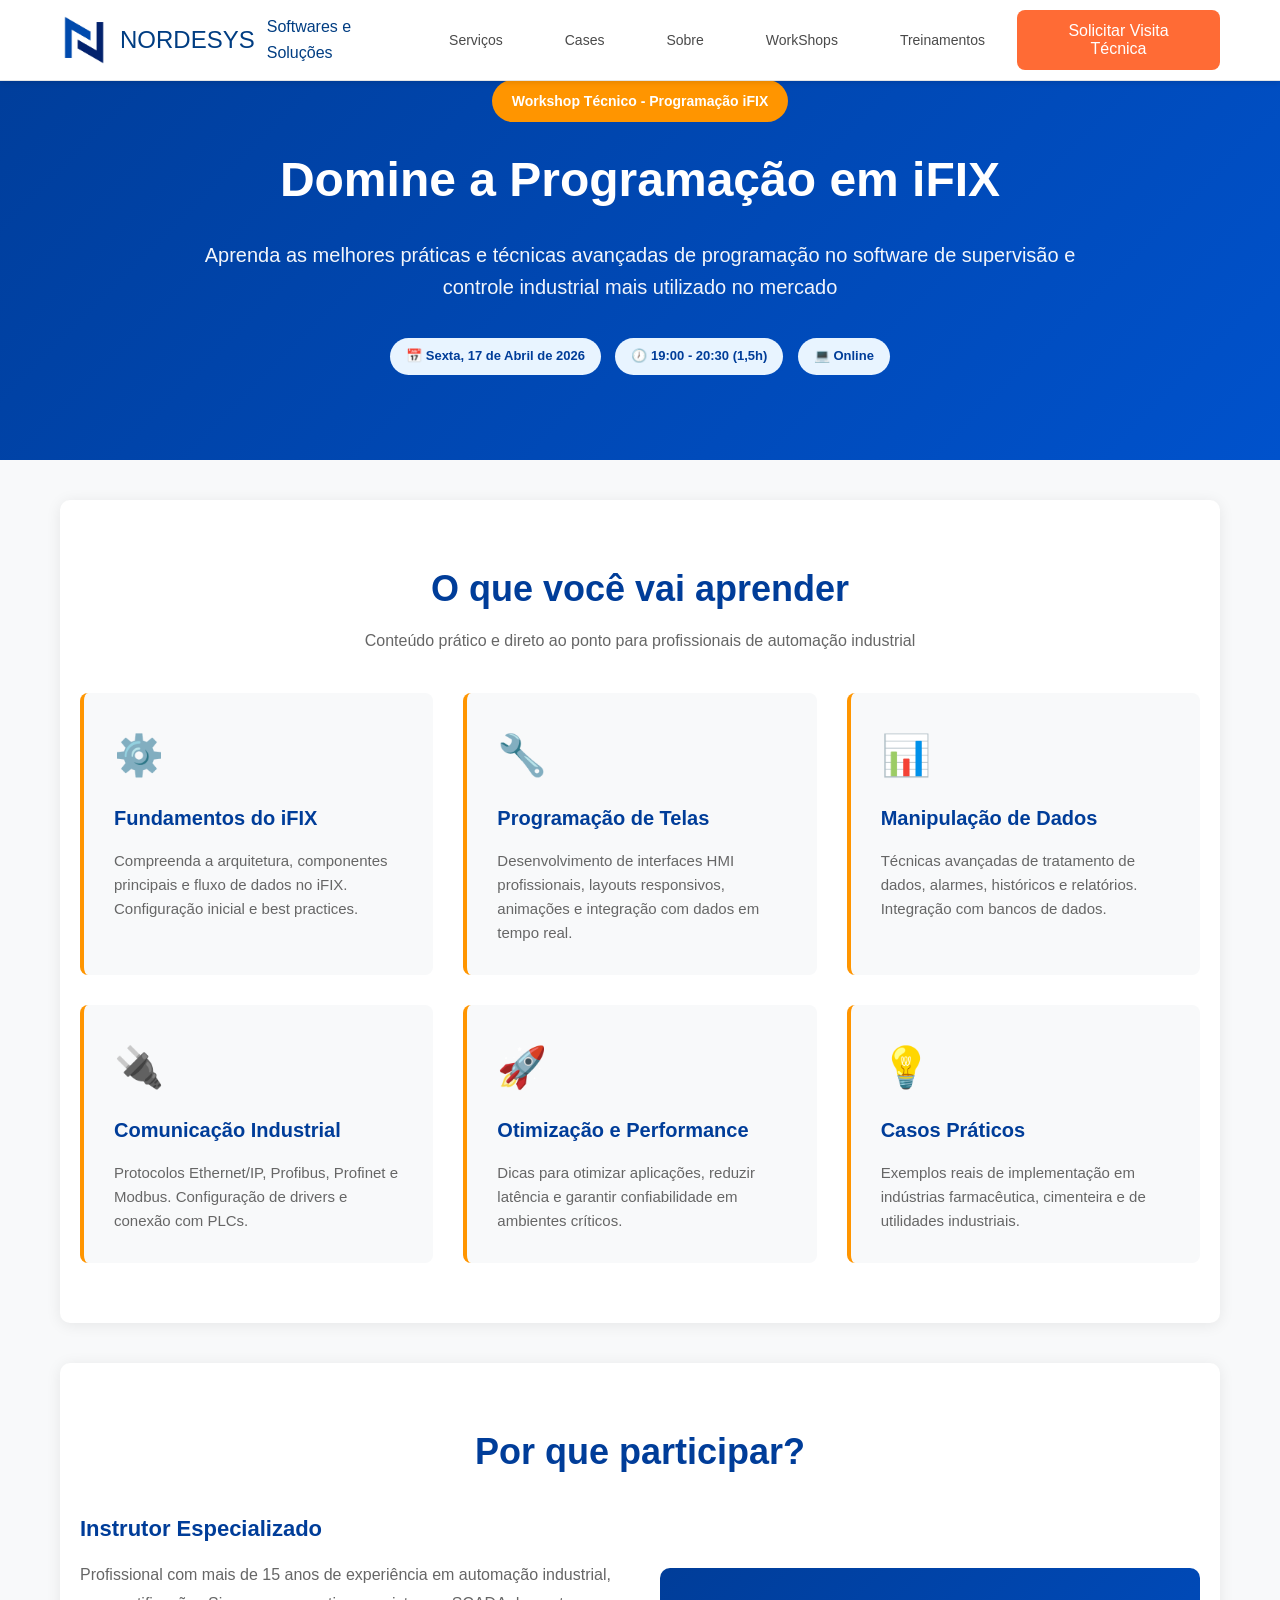
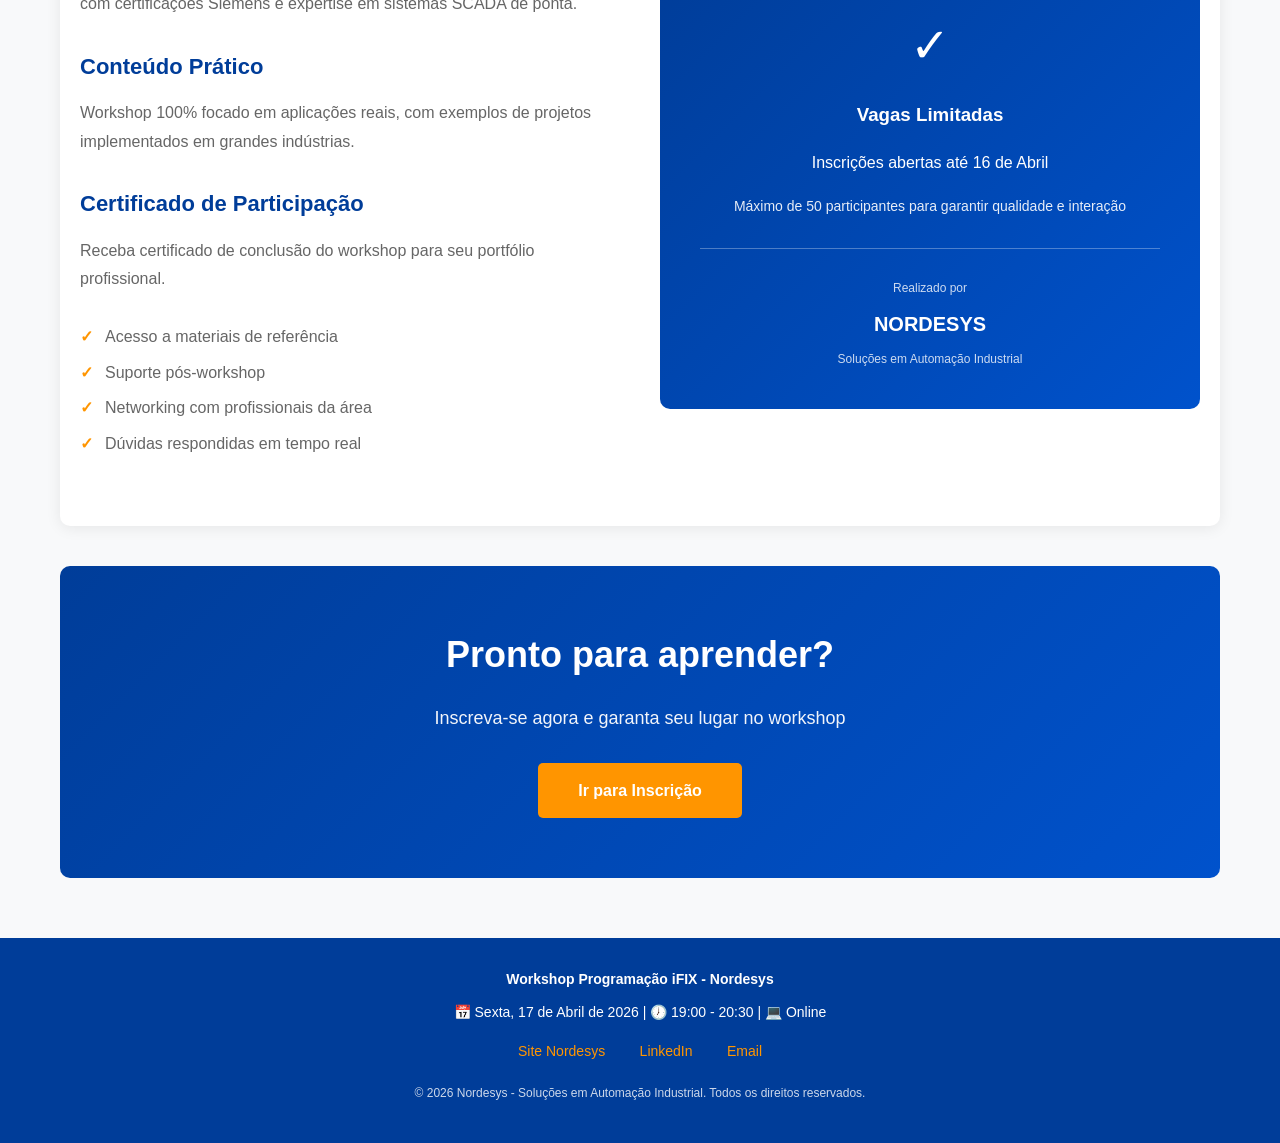
==== commit 811ad7dd: "Update automacao.html" ====
--- a/automacao.html
+++ b/automacao.html
@@ -6,6 +6,338 @@
     <title>Workshop Programação iFIX - Nordesys</title>
     <link rel="stylesheet" href="fonts.css">
     <link rel="stylesheet" href="styles.css">
+    <style>
+        * {
+            margin: 0;
+            padding: 0;
+            box-sizing: border-box;
+        }
+
+        body {
+            font-family: 'Segoe UI', Tahoma, Geneva, Verdana, sans-serif;
+            line-height: 1.6;
+            color: #333;
+            background-color: #f8f9fa;
+        }
+        .logo {
+            font-size: 24px;
+            font-weight: bold;
+            letter-spacing: 1px;
+        }
+
+        .logo-nordesys {
+            color: #ff9500;
+        }
+
+        nav a {
+            color: white;
+            text-decoration: none;
+            margin-left: 30px;
+            font-size: 14px;
+            transition: color 0.3s;
+        }
+
+        nav a:hover {
+            color: #ff9500;
+        }
+
+        .hero {
+            background: linear-gradient(135deg, #003d99 0%, #0052cc 100%);
+            color: white;
+            padding: 80px 20px;
+            text-align: center;
+        }
+
+        .hero-content {
+            max-width: 900px;
+            margin: 0 auto;
+        }
+
+        .hero h1 {
+            font-size: 48px;
+            margin-bottom: 20px;
+            font-weight: 700;
+        }
+
+        .hero-subtitle {
+            font-size: 20px;
+            margin-bottom: 30px;
+            opacity: 0.95;
+        }
+
+        .hero-badge {
+            display: inline-block;
+            background-color: #ff9500;
+            color: white;
+            padding: 10px 20px;
+            border-radius: 30px;
+            font-weight: bold;
+            margin-bottom: 20px;
+            font-size: 14px;
+        }
+
+        .container {
+            max-width: 1200px;
+            margin: 0 auto;
+            padding: 0 20px;
+        }
+
+        .details-section {
+            background: white;
+            padding: 60px 20px;
+            margin: 40px 0;
+            border-radius: 10px;
+            box-shadow: 0 2px 15px rgba(0, 0, 0, 0.08);
+        }
+
+        .details-grid {
+            display: grid;
+            grid-template-columns: repeat(auto-fit, minmax(280px, 1fr));
+            gap: 30px;
+            margin-top: 40px;
+        }
+
+        .detail-card {
+            padding: 30px;
+            background: #f8f9fa;
+            border-radius: 8px;
+            border-left: 4px solid #ff9500;
+            transition: transform 0.3s, box-shadow 0.3s;
+        }
+
+        .detail-card:hover {
+            transform: translateY(-5px);
+            box-shadow: 0 5px 20px rgba(0, 0, 0, 0.1);
+        }
+
+        .detail-card h3 {
+            color: #003d99;
+            margin-bottom: 15px;
+            font-size: 20px;
+        }
+
+        .detail-card .icon {
+            font-size: 40px;
+            margin-bottom: 15px;
+        }
+
+        .detail-card p {
+            color: #666;
+            font-size: 15px;
+        }
+
+        .about-section {
+            background: white;
+            padding: 60px 20px;
+            margin: 40px 0;
+            border-radius: 10px;
+            box-shadow: 0 2px 15px rgba(0, 0, 0, 0.08);
+        }
+
+        .about-section h2 {
+            color: #003d99;
+            font-size: 36px;
+            margin-bottom: 30px;
+            text-align: center;
+        }
+
+        .about-content {
+            display: grid;
+            grid-template-columns: 1fr 1fr;
+            gap: 40px;
+            align-items: center;
+        }
+
+        .about-text h3 {
+            color: #003d99;
+            margin-bottom: 15px;
+            font-size: 22px;
+        }
+
+        .about-text p {
+            color: #666;
+            margin-bottom: 15px;
+            line-height: 1.8;
+        }
+
+        .about-text ul {
+            list-style: none;
+            margin-top: 20px;
+        }
+
+        .about-text li {
+            color: #666;
+            margin-bottom: 10px;
+            padding-left: 25px;
+            position: relative;
+        }
+
+        .about-text li:before {
+            content: "✓";
+            position: absolute;
+            left: 0;
+            color: #ff9500;
+            font-weight: bold;
+        }
+
+        .form-section {
+            background: white;
+            padding: 60px 20px;
+            margin: 40px 0;
+            border-radius: 10px;
+            box-shadow: 0 2px 15px rgba(0, 0, 0, 0.08);
+        }
+
+        .form-section h2 {
+            color: #003d99;
+            font-size: 36px;
+            margin-bottom: 30px;
+            text-align: center;
+        }
+
+        .form-container {
+            max-width: 700px;
+            margin: 0 auto;
+        }
+
+        .form-placeholder {
+            background: #f0f4ff;
+            border: 2px dashed #003d99;
+            border-radius: 8px;
+            padding: 40px;
+            text-align: center;
+            color: #003d99;
+        }
+
+        .form-placeholder p {
+            font-size: 16px;
+            margin-bottom: 15px;
+        }
+
+        .form-placeholder code {
+            background: white;
+            padding: 10px 15px;
+            border-radius: 5px;
+            font-family: 'Courier New', monospace;
+            font-size: 12px;
+            display: inline-block;
+            margin-top: 10px;
+        }
+
+        iframe {
+            width: 100%;
+            min-height: 600px;
+            border: none;
+            border-radius: 8px;
+        }
+
+        .cta-section {
+            background: linear-gradient(135deg, #003d99 0%, #0052cc 100%);
+            color: white;
+            padding: 60px 20px;
+            text-align: center;
+            margin: 40px 0;
+            border-radius: 10px;
+        }
+
+        .cta-section h2 {
+            font-size: 36px;
+            margin-bottom: 20px;
+        }
+
+        .cta-section p {
+            font-size: 18px;
+            margin-bottom: 30px;
+            opacity: 0.95;
+        }
+
+        .cta-button {
+            background-color: #ff9500;
+            color: white;
+            padding: 15px 40px;
+            border: none;
+            border-radius: 5px;
+            font-size: 16px;
+            font-weight: bold;
+            cursor: pointer;
+            transition: background-color 0.3s, transform 0.3s;
+            text-decoration: none;
+            display: inline-block;
+        }
+
+        .cta-button:hover {
+            background-color: #e68900;
+            transform: scale(1.05);
+        }
+
+        footer {
+            background: #003d99;
+            color: white;
+            text-align: center;
+            padding: 30px 20px;
+            margin-top: 60px;
+        }
+
+        footer p {
+            margin-bottom: 10px;
+            font-size: 14px;
+        }
+
+        .footer-links {
+            margin-top: 15px;
+        }
+
+        .footer-links a {
+            color: #ff9500;
+            text-decoration: none;
+            margin: 0 15px;
+            font-size: 14px;
+        }
+
+        .footer-links a:hover {
+            text-decoration: underline;
+        }
+
+        @media (max-width: 768px) {
+
+            nav {
+                display: none;
+            }
+
+            .hero h1 {
+                font-size: 32px;
+            }
+
+            .hero-subtitle {
+                font-size: 16px;
+            }
+
+            .about-content {
+                grid-template-columns: 1fr;
+            }
+
+            .details-grid {
+                grid-template-columns: 1fr;
+            }
+        }
+
+        .highlight {
+            color: #ff9500;
+            font-weight: bold;
+        }
+
+        .badge-info {
+            display: inline-block;
+            background: #e8f4ff;
+            color: #003d99;
+            padding: 8px 16px;
+            border-radius: 20px;
+            font-size: 13px;
+            font-weight: 600;
+            margin: 5px;
+        }
+    </style>
+
 </head>
 <body>
  <!-- Header/Navigation -->
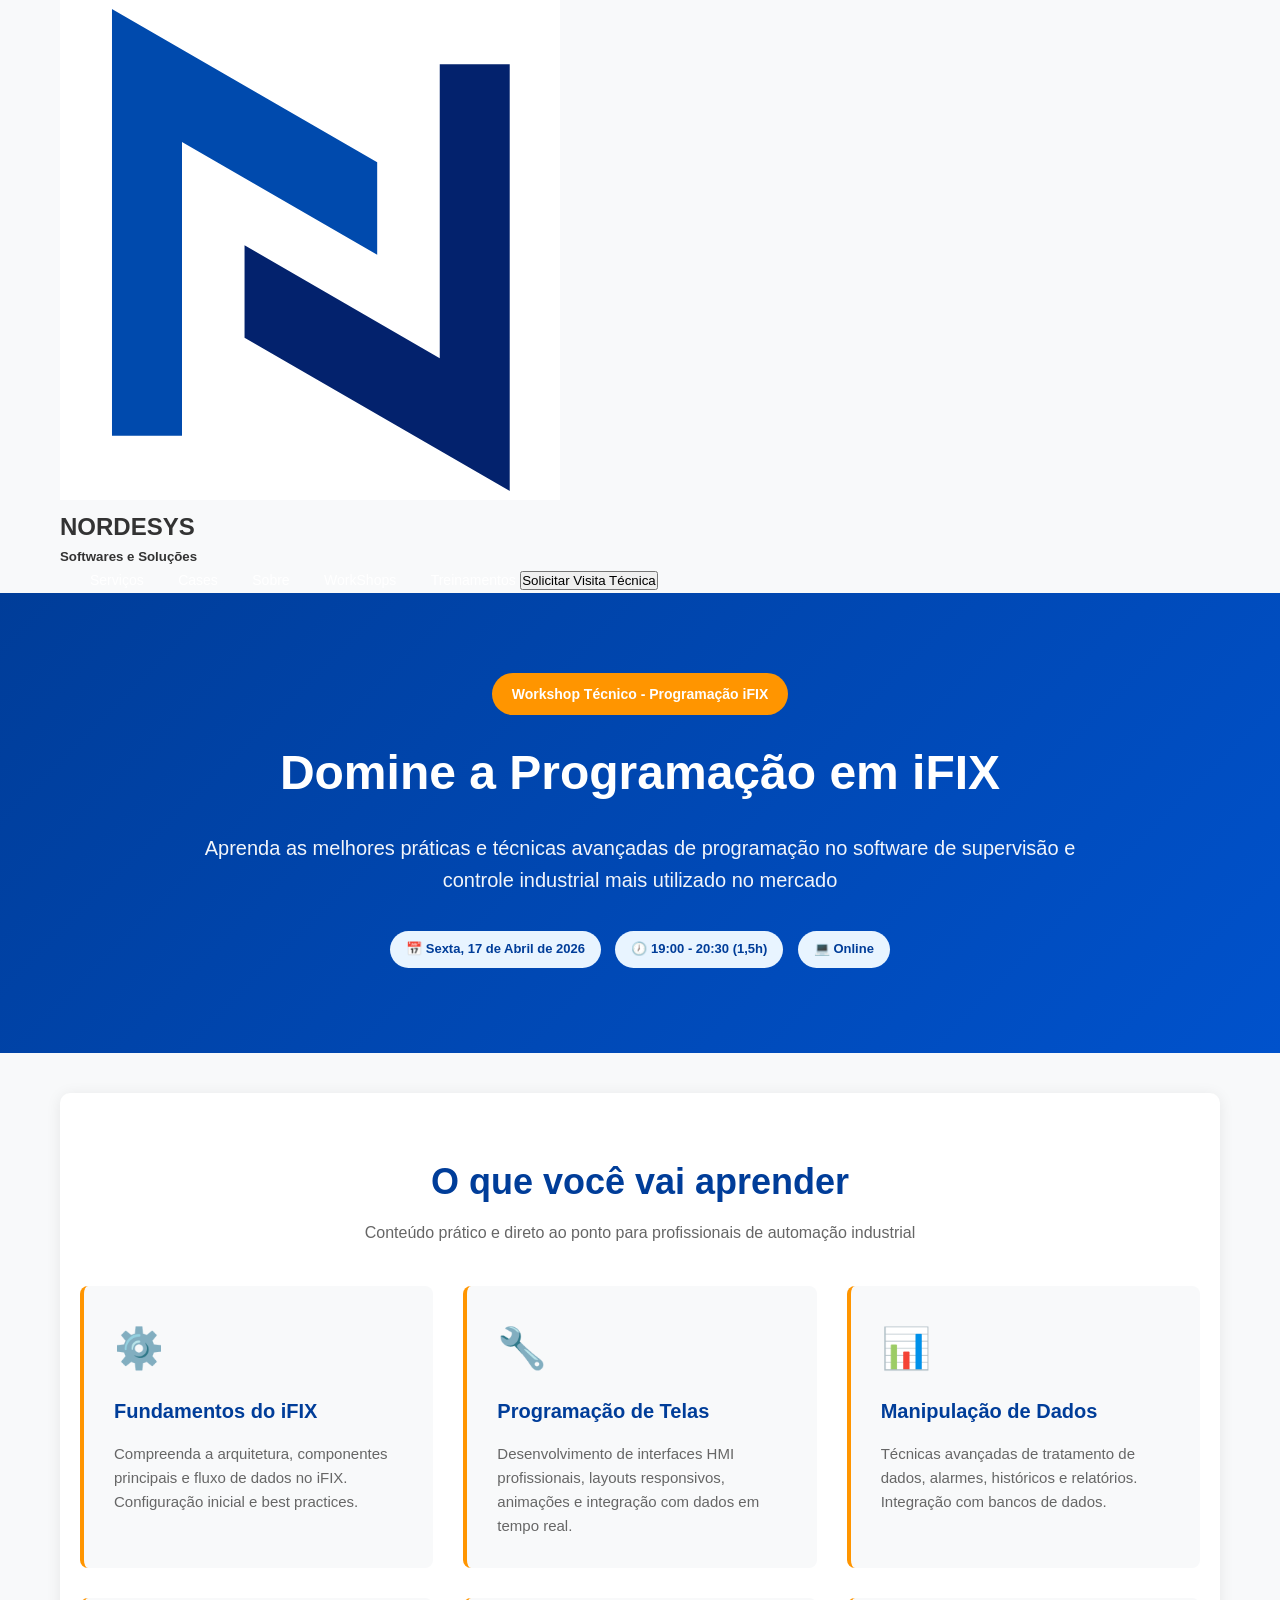
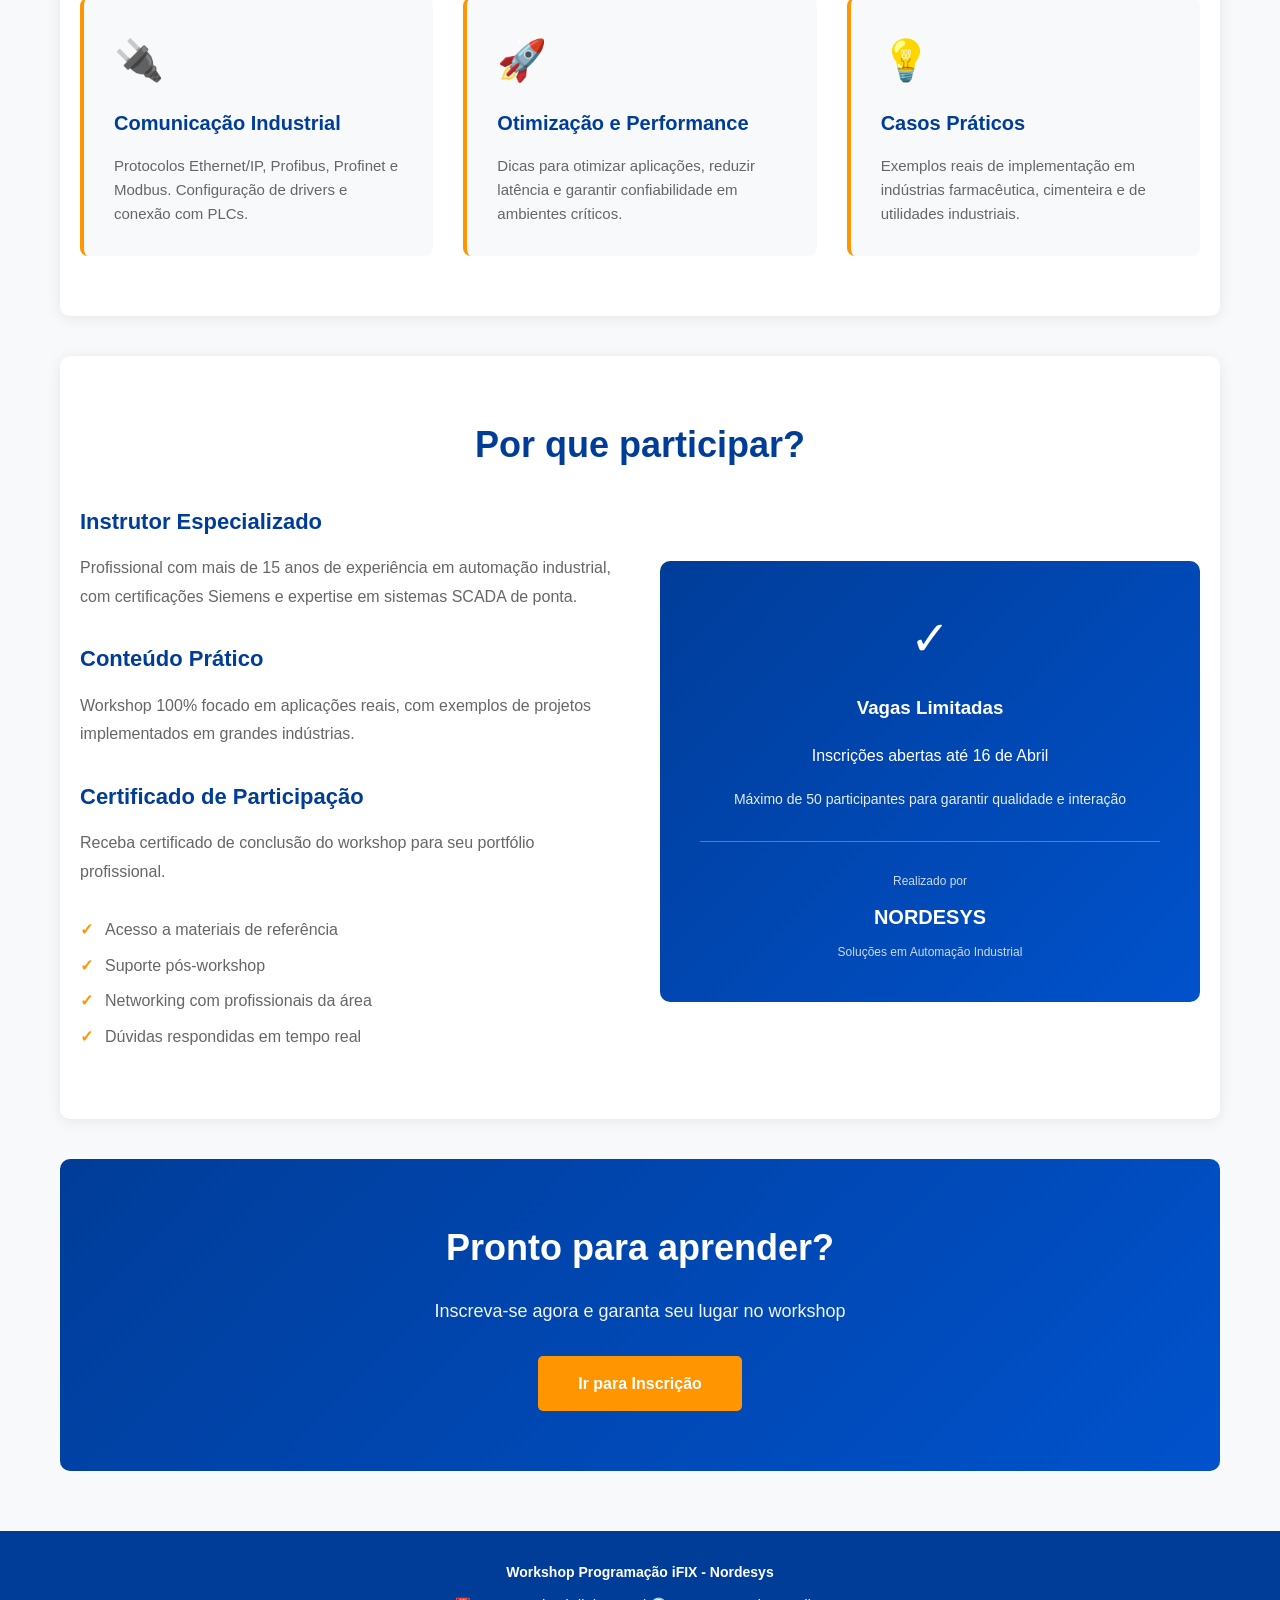
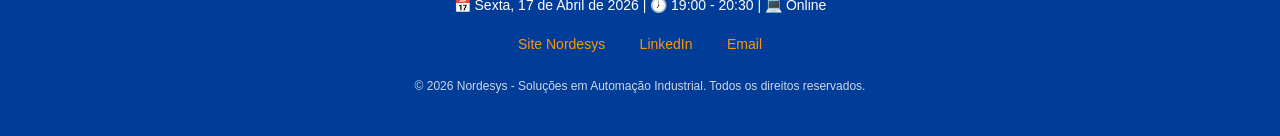
==== commit 2822a106: "Update automacao.html" ====
--- a/automacao.html
+++ b/automacao.html
@@ -5,7 +5,6 @@
     <meta name="viewport" content="width=device-width, initial-scale=1.0">
     <title>Workshop Programação iFIX - Nordesys</title>
     <link rel="stylesheet" href="fonts.css">
-    <link rel="stylesheet" href="styles.css">
     <style>
         * {
             margin: 0;
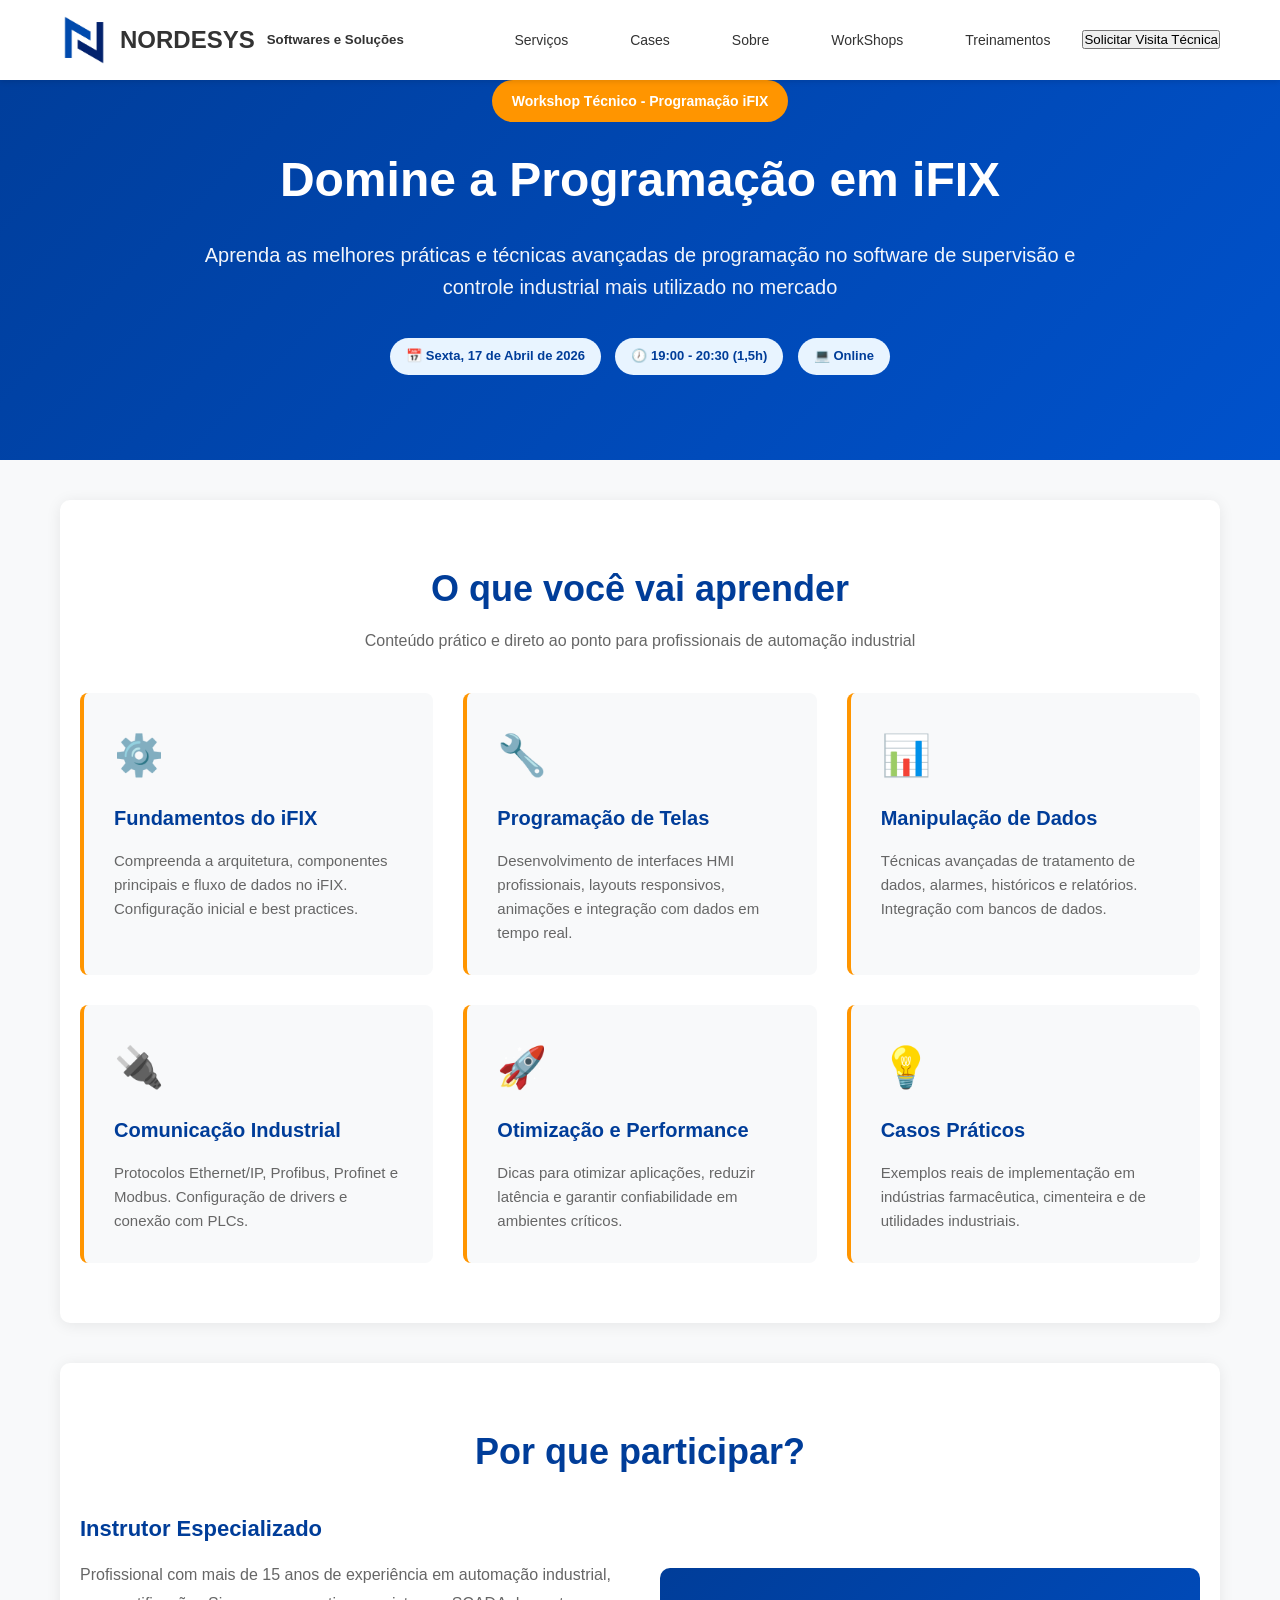
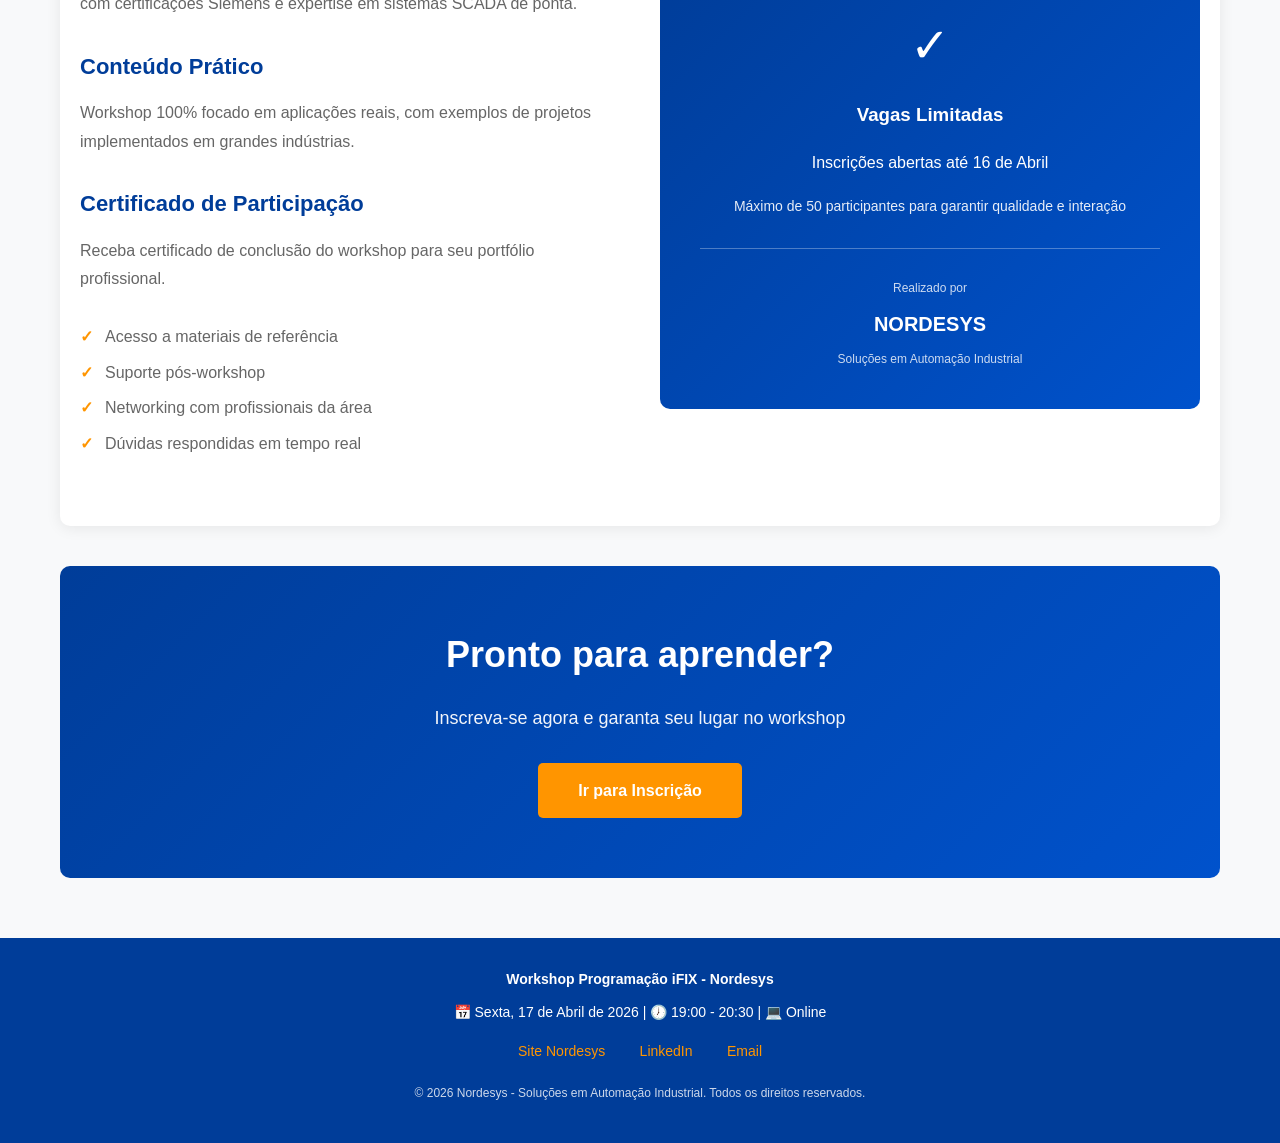
==== commit 50b7cac0: "Enhance header and navigation styles in automacao.html Added CSS styles for header and navigation el" ====
--- a/automacao.html
+++ b/automacao.html
@@ -6,6 +6,60 @@
     <title>Workshop Programação iFIX - Nordesys</title>
     <link rel="stylesheet" href="fonts.css">
     <style>
+
+        .header {
+    position: sticky;
+    top: 0;
+    border-bottom: 1px solid var(--border);
+    animation: fadeIn 0.6s ease-out;
+    background-color:  #FFFFFF; 
+    box-shadow: 0 2px 5px rgba(0,0,0,0.1);
+    position: fixed;
+    width: 100%;
+    z-index: 1000;
+}
+
+.header-content {
+    display: flex;
+    align-items: center;
+    justify-content: space-between;
+    height: 80px;
+
+}
+
+.logo-section {
+    display: flex;
+    align-items: center;
+    gap: 0.75rem;
+}
+.logo {
+    height: 48px;
+    width: auto;
+}
+
+.nav {
+    display: none;
+    align-items: center;
+    gap: 2rem;
+}
+
+@media (min-width: 768px) {
+    .nav {
+        display: flex;
+    }
+}
+
+.nav-link {
+    color: var(--secondary);
+    text-decoration: none;
+    transition: color 0.3s ease;
+    font-weight: 500;
+}
+
+.nav-link:hover {
+    color: var(--primary);
+} 
+        
         * {
             margin: 0;
             padding: 0;
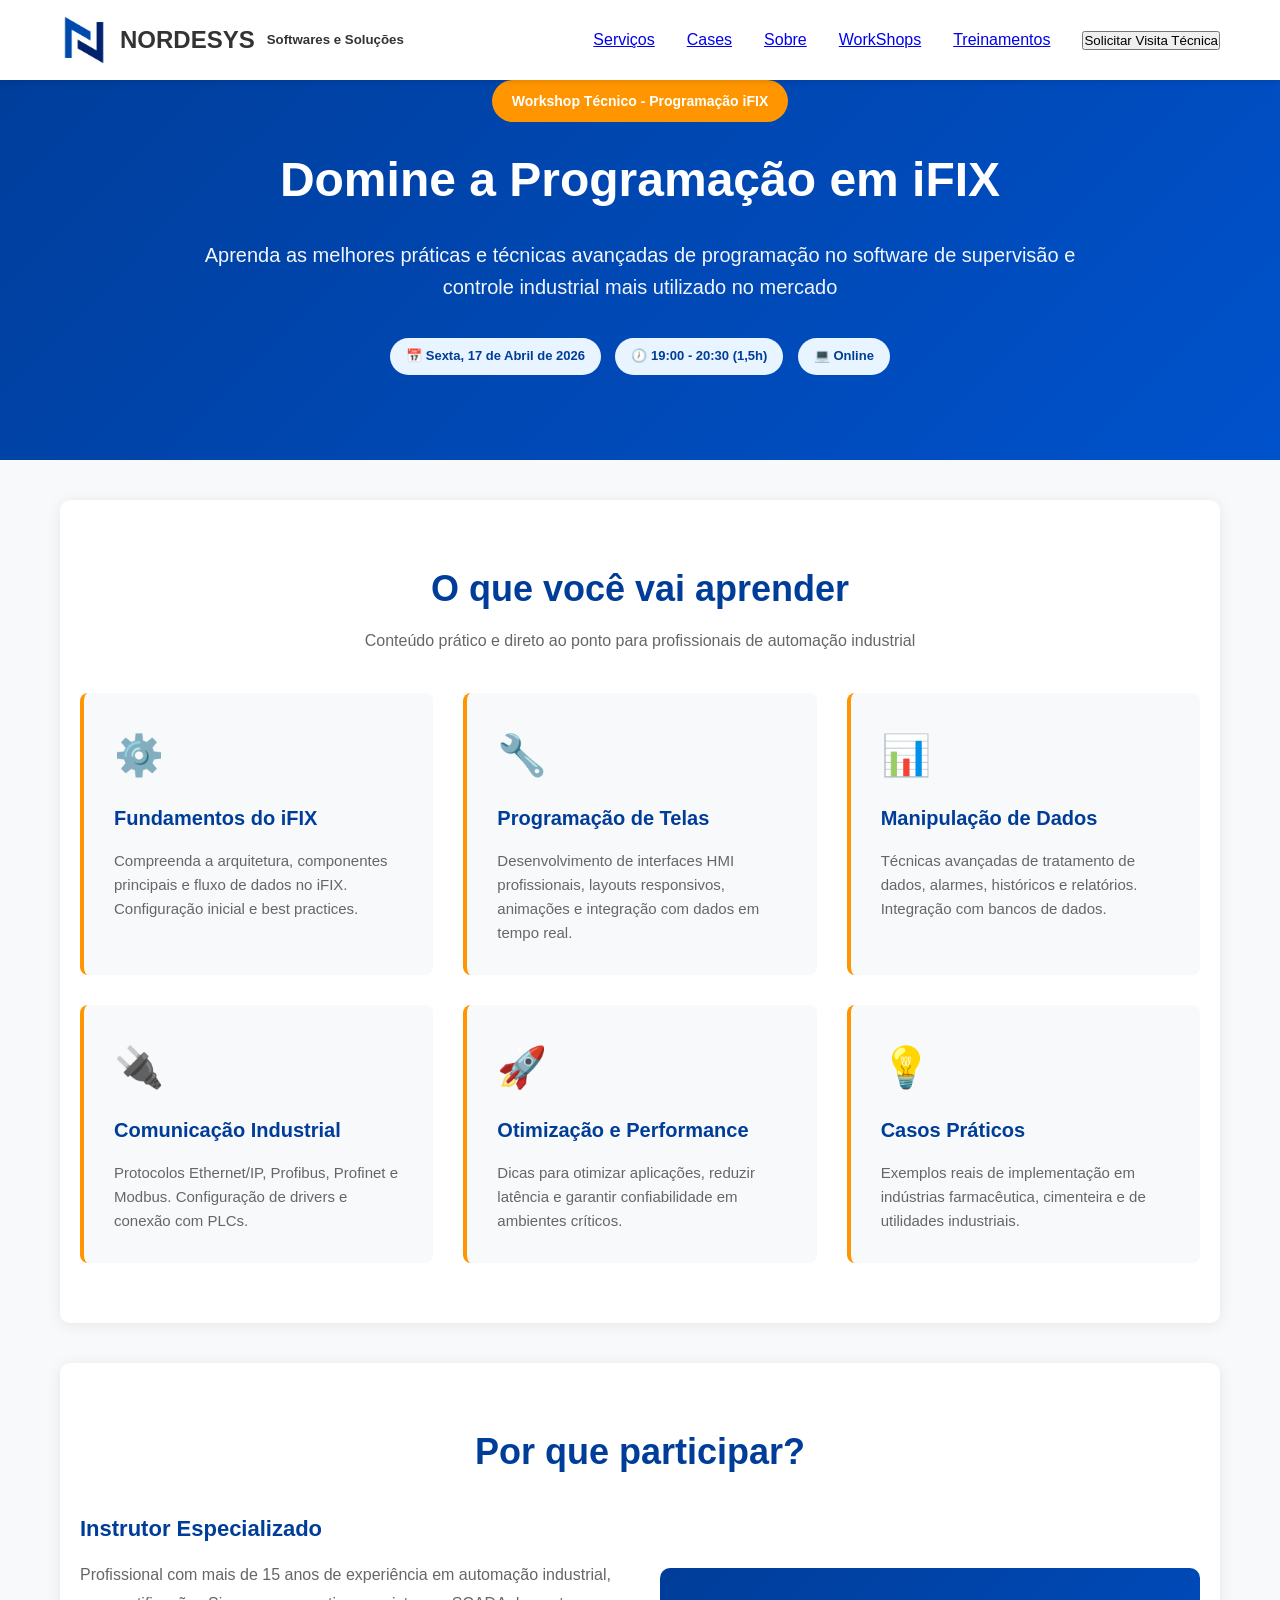
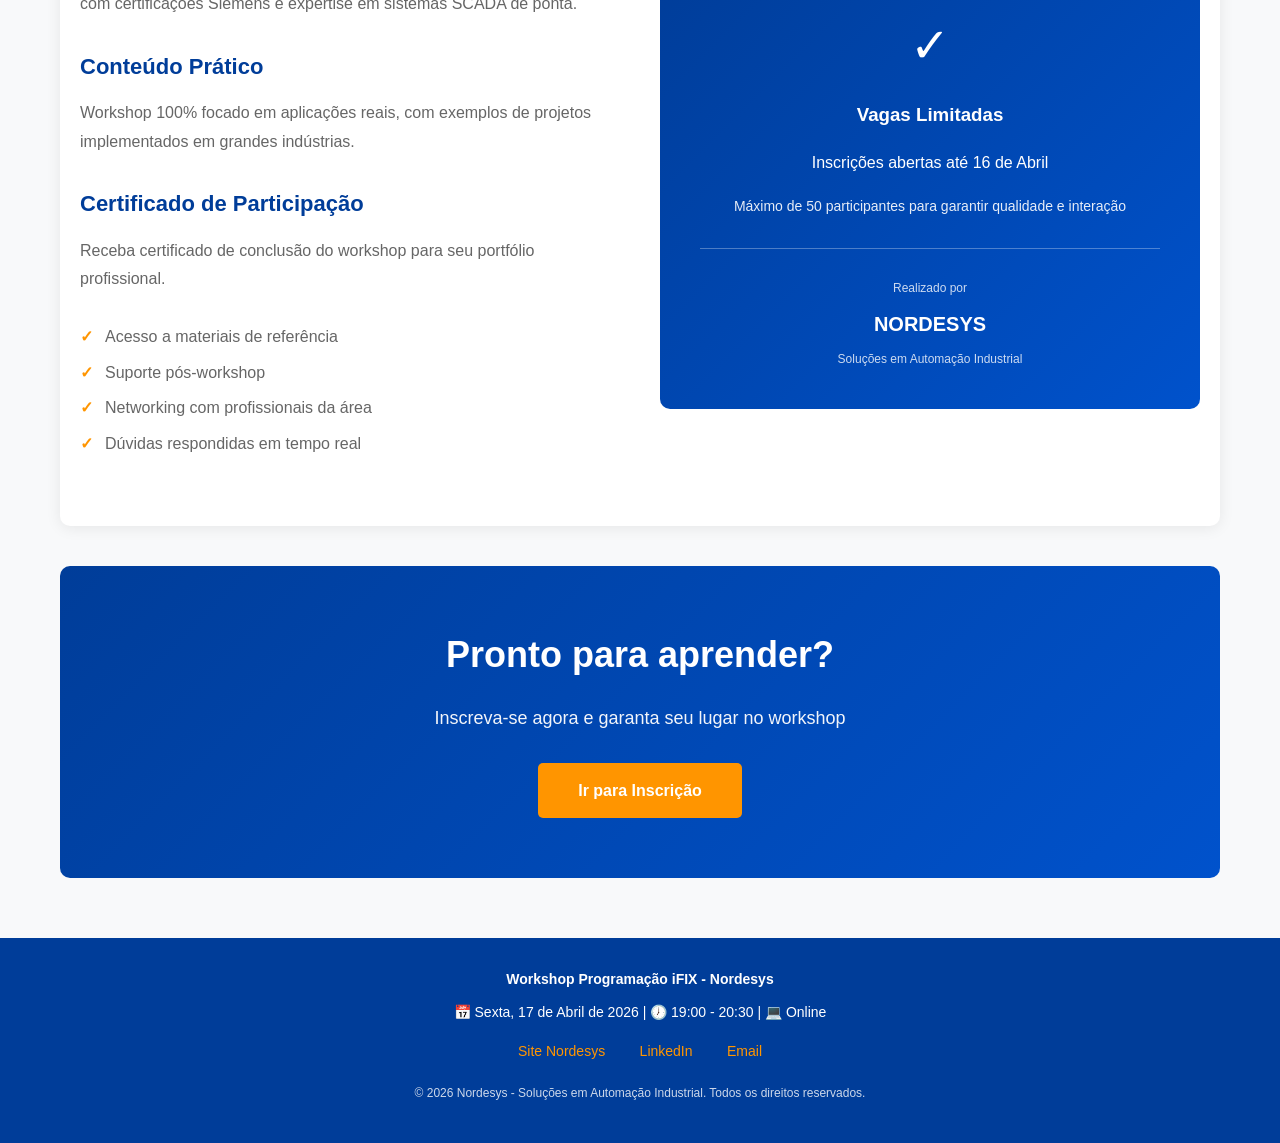
==== commit 6a42afd2: "Rename nav class to navh in automacao.html" ====
--- a/automacao.html
+++ b/automacao.html
@@ -37,26 +37,26 @@
     width: auto;
 }
 
-.nav {
+.navh {
     display: none;
     align-items: center;
     gap: 2rem;
 }
 
 @media (min-width: 768px) {
-    .nav {
+    .navh {
         display: flex;
     }
 }
 
-.nav-link {
+.navh-link {
     color: var(--secondary);
     text-decoration: none;
     transition: color 0.3s ease;
     font-weight: 500;
 }
 
-.nav-link:hover {
+.navh-link:hover {
     color: var(--primary);
 } 
         
@@ -402,14 +402,14 @@
                 <h2 class="Logo_tex">NORDESYS</h2>
                 <h5 class="Logo_tex2">Softwares e Soluções</h5>
             </div>
-            <nav class="nav">
+            <navh class="navh">
                 <a href="index.html#servicos" class="nav-link">Serviços</a>
                 <a href="index.html#cases" class="nav-link">Cases</a>
                 <a href="index.html#sobre" class="nav-link">Sobre</a>
                  <a href="automacao.html" class="nav-link">WorkShops</a>
                 <a href="treinamento.html" class="nav-link">Treinamentos</a>
                 <button class="btn btn-accent" onclick= "abrirWhatsApp()">Solicitar Visita Técnica</button>
-            </nav>
+            </navh>
         </div>
     </header>
 
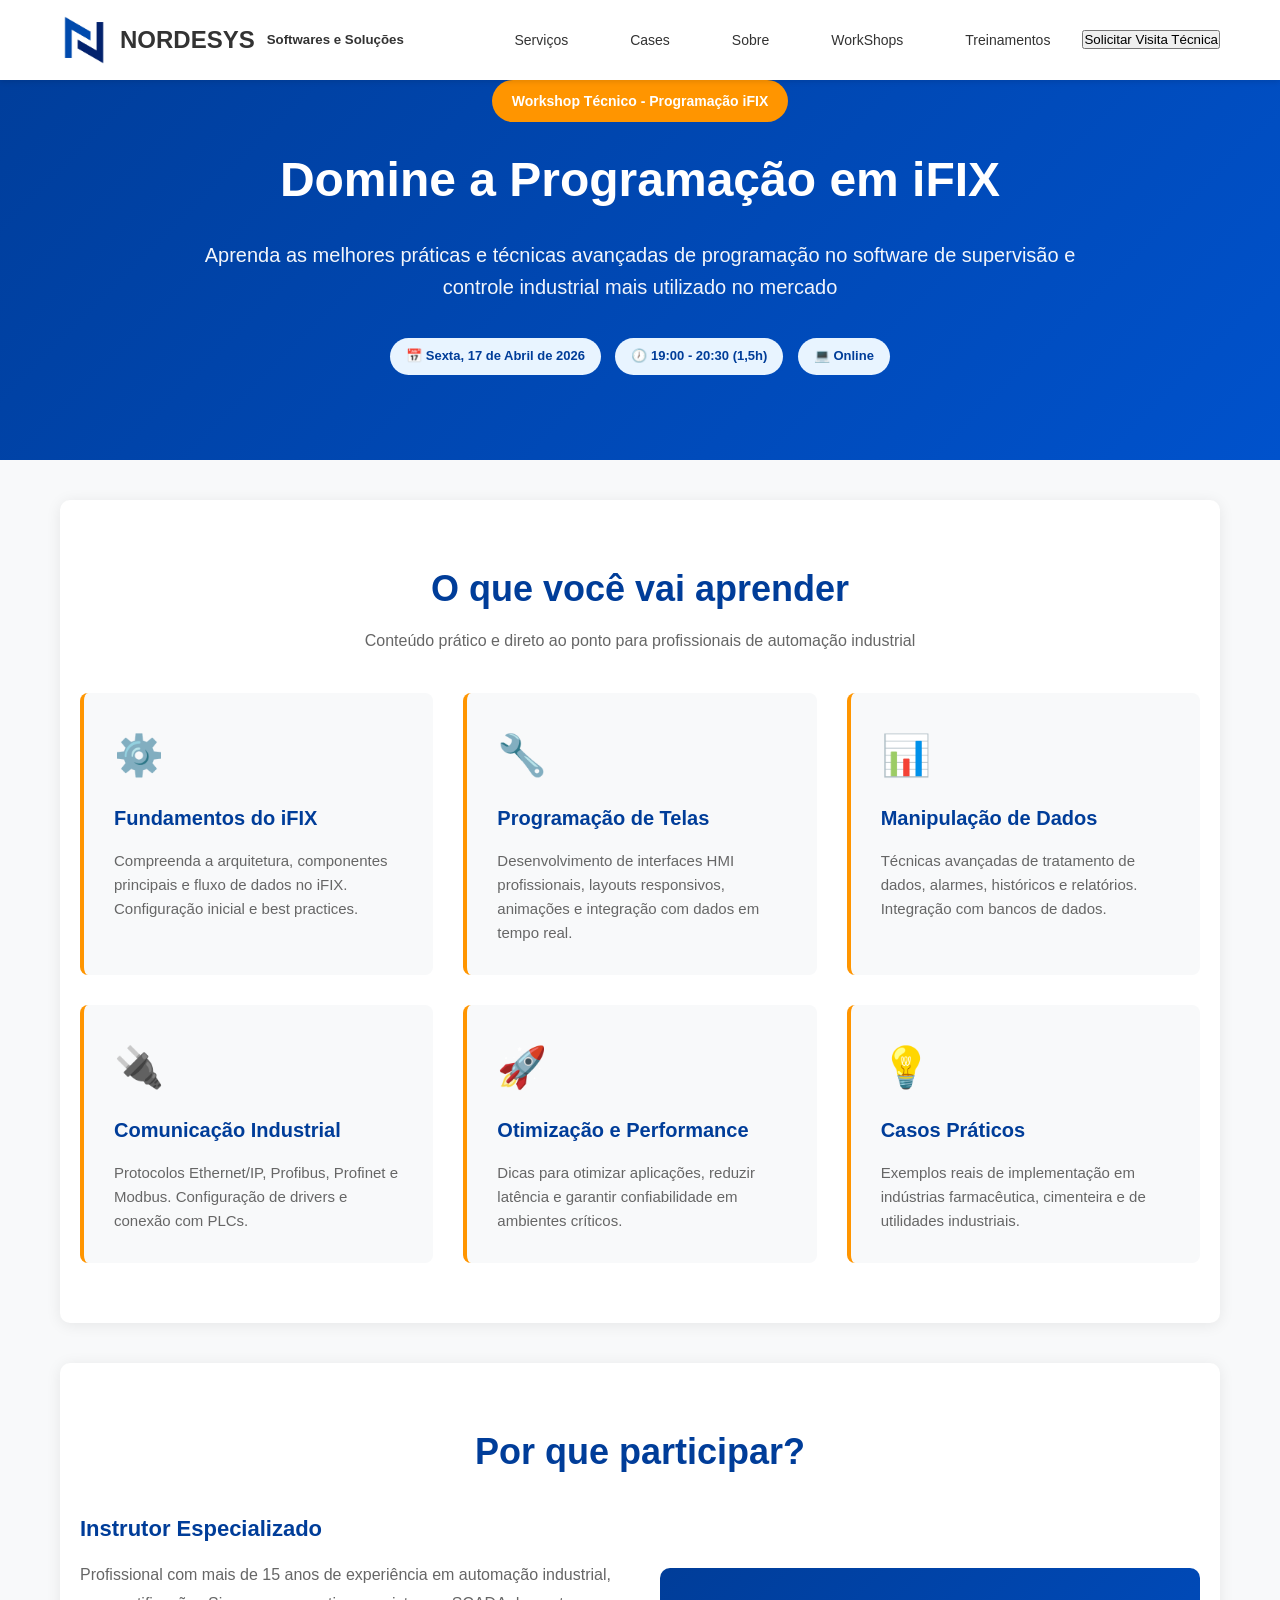
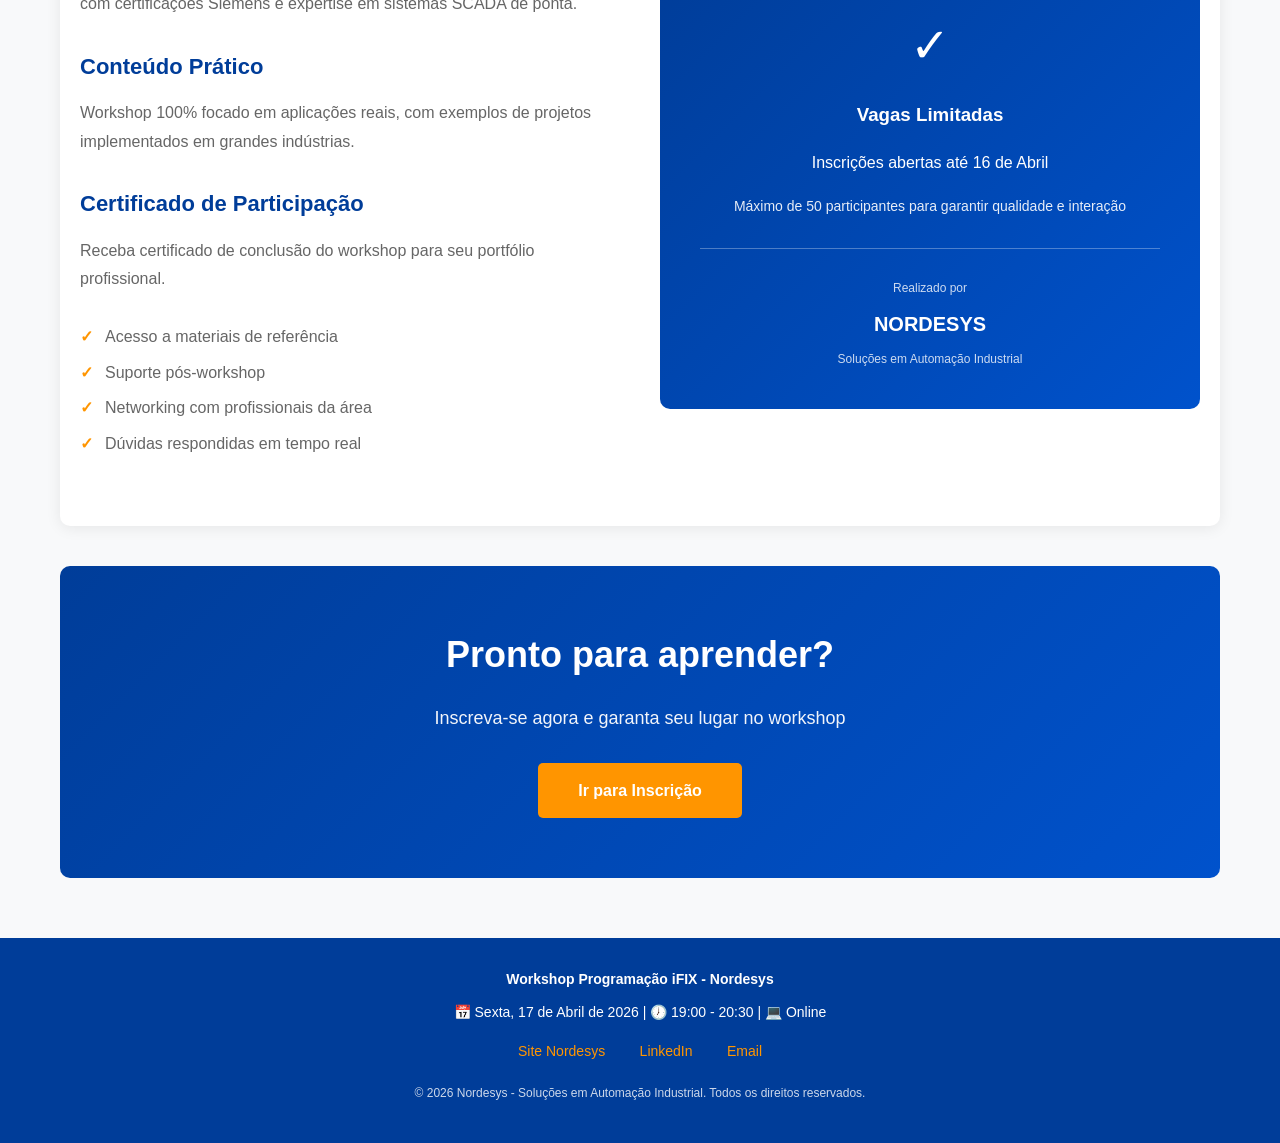
==== commit dfc7c082: "Update automacao.html" ====
--- a/automacao.html
+++ b/automacao.html
@@ -37,26 +37,26 @@
     width: auto;
 }
 
-.navh {
+.nav {
     display: none;
     align-items: center;
     gap: 2rem;
 }
 
 @media (min-width: 768px) {
-    .navh {
+    .nav {
         display: flex;
     }
 }
 
-.navh-link {
+.nav-link {
     color: var(--secondary);
     text-decoration: none;
     transition: color 0.3s ease;
     font-weight: 500;
 }
 
-.navh-link:hover {
+.nav-link:hover {
     color: var(--primary);
 } 
         
@@ -402,14 +402,14 @@
                 <h2 class="Logo_tex">NORDESYS</h2>
                 <h5 class="Logo_tex2">Softwares e Soluções</h5>
             </div>
-            <navh class="navh">
+            <nav class="nav">
                 <a href="index.html#servicos" class="nav-link">Serviços</a>
                 <a href="index.html#cases" class="nav-link">Cases</a>
                 <a href="index.html#sobre" class="nav-link">Sobre</a>
                  <a href="automacao.html" class="nav-link">WorkShops</a>
                 <a href="treinamento.html" class="nav-link">Treinamentos</a>
                 <button class="btn btn-accent" onclick= "abrirWhatsApp()">Solicitar Visita Técnica</button>
-            </navh>
+            </nav>
         </div>
     </header>
 
